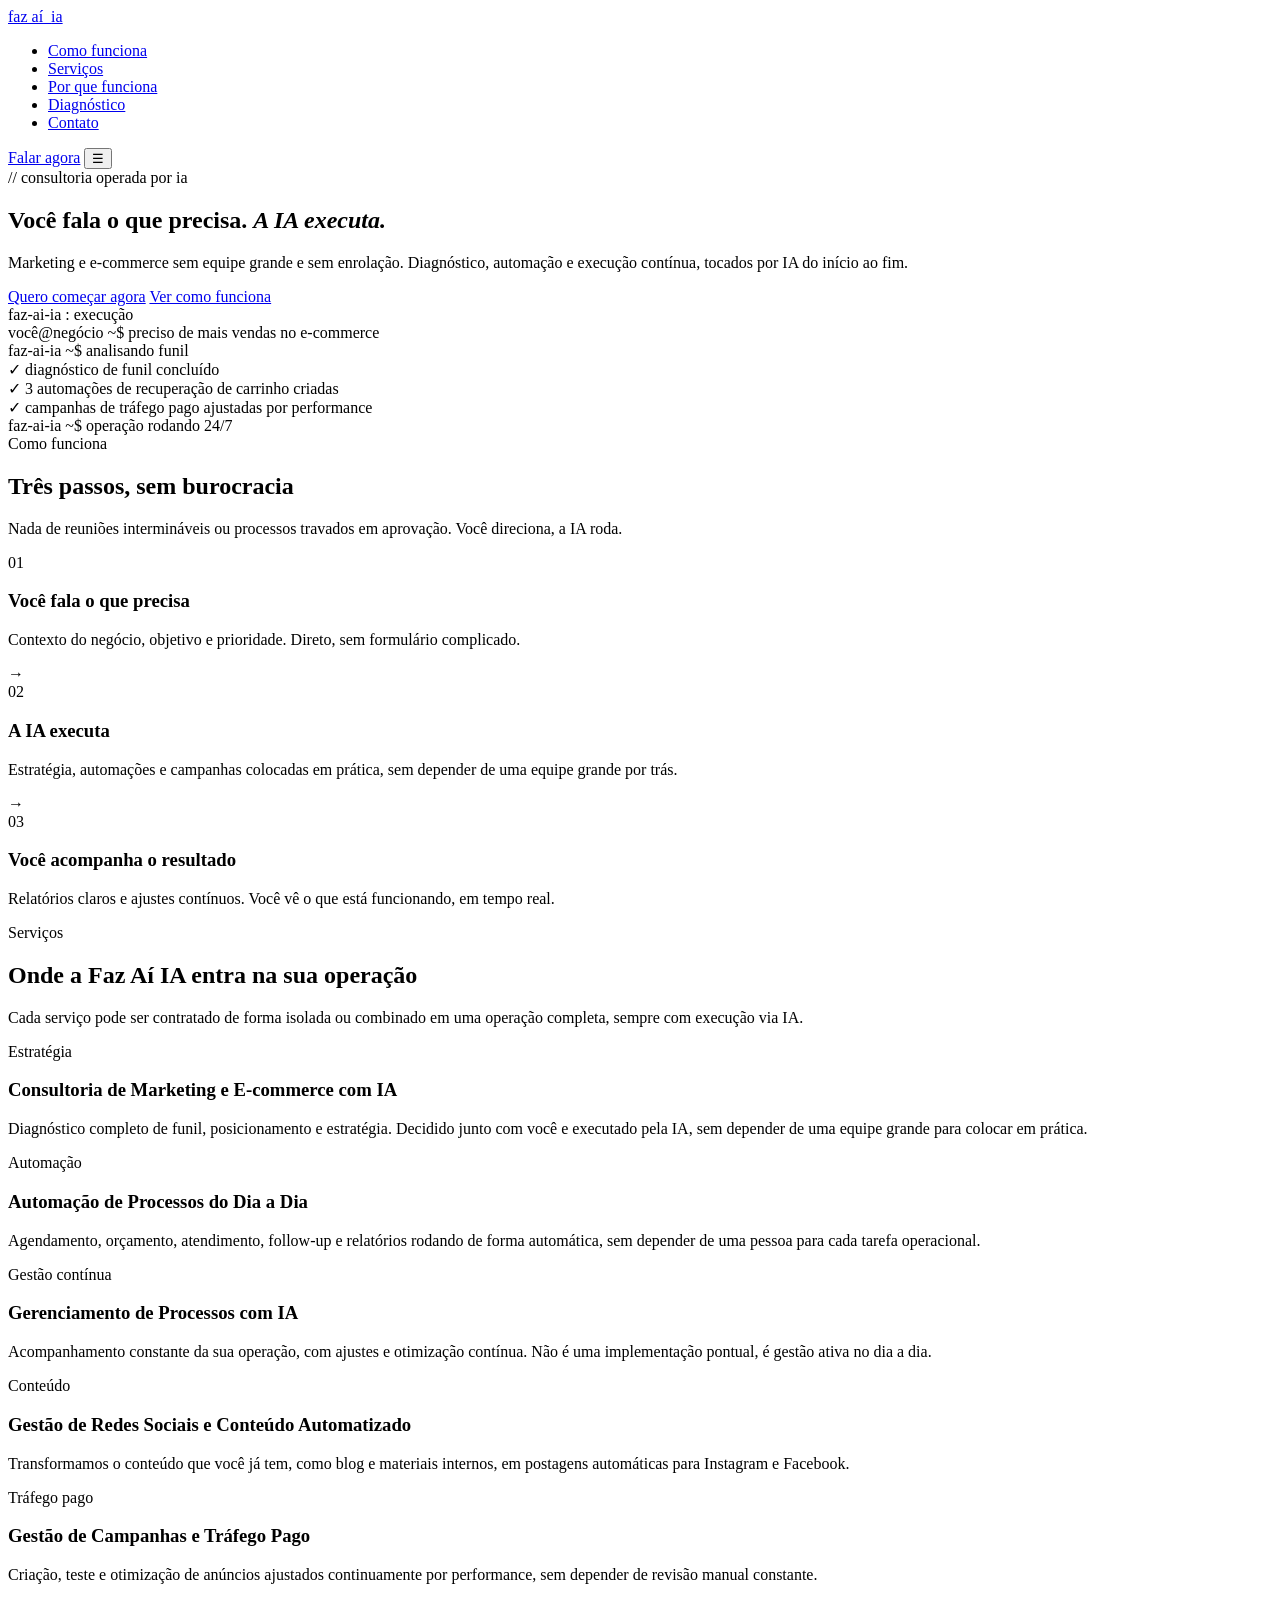
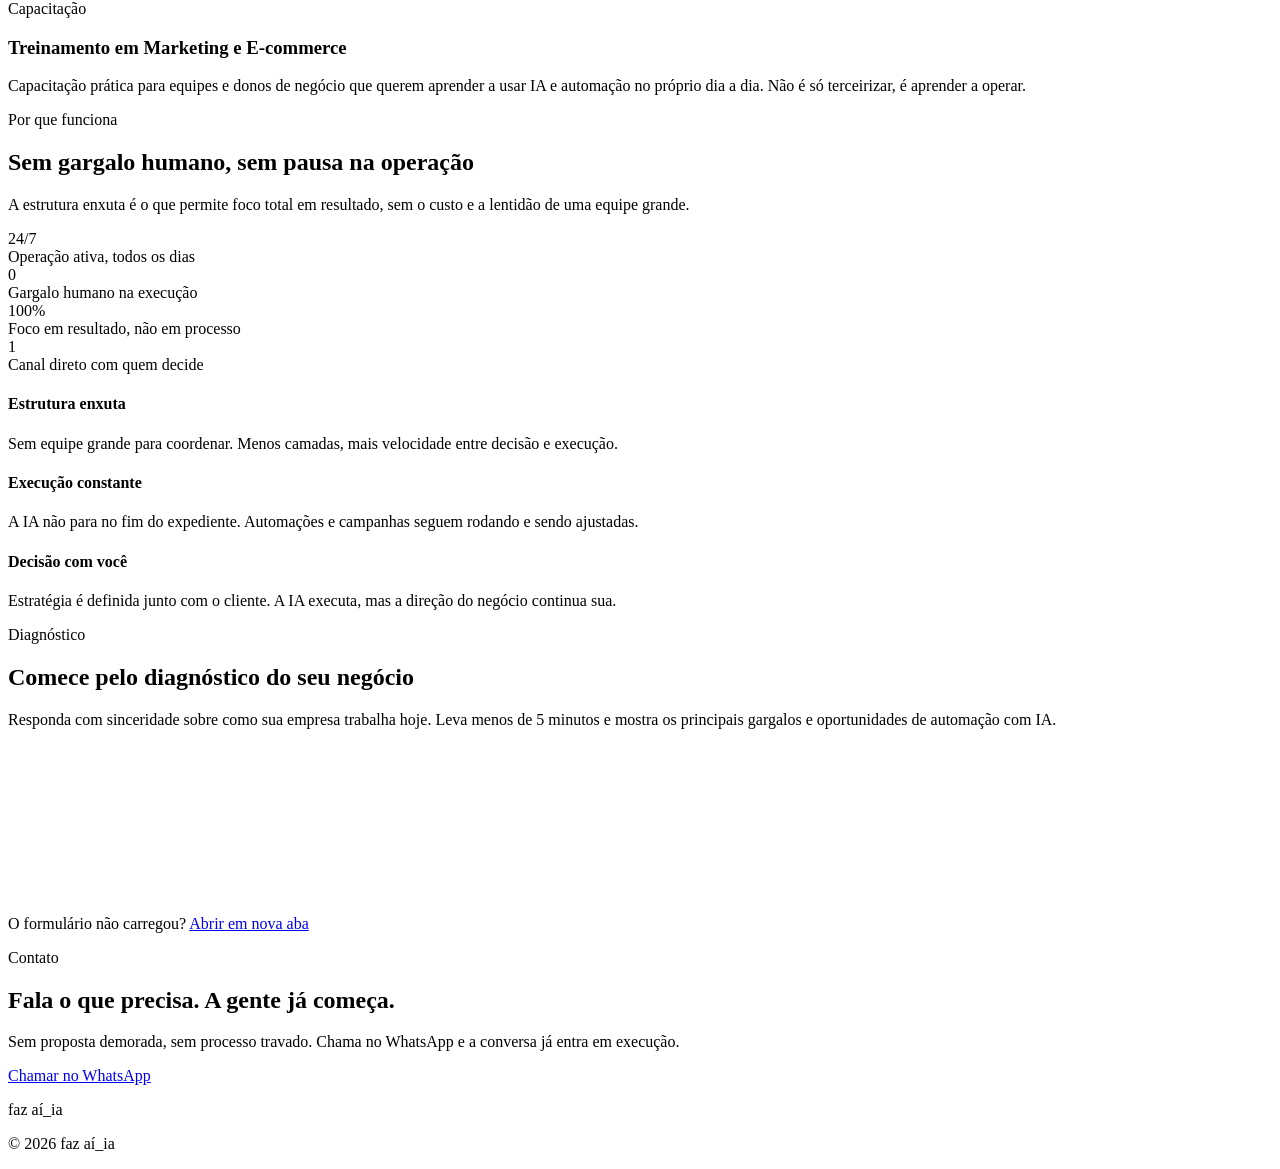
==== index.html @ 31fd9863 "Create index.html" ====
<!DOCTYPE html>
<html lang="pt-BR">
<head>
<meta charset="UTF-8" />
<meta name="viewport" content="width=device-width, initial-scale=1.0" />
<title>Faz Aí IA | Marketing e e-commerce executados por IA</title>
<meta name="description" content="Você fala o que precisa, a IA executa. Consultoria de marketing e e-commerce operada por IA e automação, com foco em execução e resultado." />
<link rel="icon" type="image/svg+xml" href="favicon.svg" />
<link rel="preconnect" href="https://fonts.googleapis.com" />
<link rel="preconnect" href="https://fonts.gstatic.com" crossorigin />
<link href="https://fonts.googleapis.com/css2?family=Inter:wght@400;500;600;700&family=JetBrains+Mono:wght@400;500;700&display=swap" rel="stylesheet" />
<link rel="stylesheet" href="styles.css" />
</head>
<body>

<header class="site-header">
  <div class="wrap">
    <a href="#top" class="logo">faz aí<span>_</span>ia</a>
    <nav id="nav">
      <ul>
        <li><a href="#como-funciona">Como funciona</a></li>
        <li><a href="#servicos">Serviços</a></li>
        <li><a href="#por-que-funciona">Por que funciona</a></li>
        <li><a href="#diagnostico">Diagnóstico</a></li>
        <li><a href="#contato">Contato</a></li>
      </ul>
    </nav>
    <div class="header-cta">
      <a href="#contato" class="btn btn-outline">Falar agora</a>
      <button class="nav-toggle" id="navToggle" aria-label="Abrir menu">☰</button>
    </div>
  </div>
</header>

<main id="top">

  <section class="hero">
    <div class="wrap hero-grid">
      <div>
        <span class="eyebrow">// consultoria operada por ia</span>
        <h1>Você fala o que precisa. <em>A IA executa.</em></h1>
        <p class="hero-sub">Marketing e e-commerce sem equipe grande e sem enrolação. Diagnóstico, automação e execução contínua, tocados por IA do início ao fim.</p>
        <div class="hero-actions">
          <a href="#contato" class="btn btn-primary">Quero começar agora</a>
          <a href="#como-funciona" class="btn btn-outline">Ver como funciona</a>
        </div>
      </div>
      <div class="terminal">
        <div class="terminal-bar">
          <span class="terminal-dot"></span>
          <span class="terminal-dot"></span>
          <span class="terminal-dot"></span>
          <span class="terminal-title">faz-ai-ia : execução</span>
        </div>
        <div class="terminal-body" id="terminalBody"></div>
      </div>
    </div>
  </section>

  <section id="como-funciona">
    <div class="wrap">
      <div class="section-head">
        <span class="eyebrow">Como funciona</span>
        <h2>Três passos, sem burocracia</h2>
        <p>Nada de reuniões intermináveis ou processos travados em aprovação. Você direciona, a IA roda.</p>
      </div>
      <div class="steps">
        <div class="step-card">
          <span class="step-num">01</span>
          <h3>Você fala o que precisa</h3>
          <p>Contexto do negócio, objetivo e prioridade. Direto, sem formulário complicado.</p>
          <span class="step-arrow">→</span>
        </div>
        <div class="step-card">
          <span class="step-num">02</span>
          <h3>A IA executa</h3>
          <p>Estratégia, automações e campanhas colocadas em prática, sem depender de uma equipe grande por trás.</p>
          <span class="step-arrow">→</span>
        </div>
        <div class="step-card">
          <span class="step-num">03</span>
          <h3>Você acompanha o resultado</h3>
          <p>Relatórios claros e ajustes contínuos. Você vê o que está funcionando, em tempo real.</p>
        </div>
      </div>
    </div>
  </section>

  <section id="servicos" class="services-alt">
    <div class="wrap">
      <div class="section-head">
        <span class="eyebrow">Serviços</span>
        <h2>Onde a Faz Aí IA entra na sua operação</h2>
        <p>Cada serviço pode ser contratado de forma isolada ou combinado em uma operação completa, sempre com execução via IA.</p>
      </div>
      <div class="services-grid">
        <div class="service-card">
          <span class="service-tag">Estratégia</span>
          <h3>Consultoria de Marketing e E-commerce com IA</h3>
          <p>Diagnóstico completo de funil, posicionamento e estratégia. Decidido junto com você e executado pela IA, sem depender de uma equipe grande para colocar em prática.</p>
        </div>
        <div class="service-card">
          <span class="service-tag">Automação</span>
          <h3>Automação de Processos do Dia a Dia</h3>
          <p>Agendamento, orçamento, atendimento, follow-up e relatórios rodando de forma automática, sem depender de uma pessoa para cada tarefa operacional.</p>
        </div>
        <div class="service-card">
          <span class="service-tag">Gestão contínua</span>
          <h3>Gerenciamento de Processos com IA</h3>
          <p>Acompanhamento constante da sua operação, com ajustes e otimização contínua. Não é uma implementação pontual, é gestão ativa no dia a dia.</p>
        </div>
        <div class="service-card">
          <span class="service-tag">Conteúdo</span>
          <h3>Gestão de Redes Sociais e Conteúdo Automatizado</h3>
          <p>Transformamos o conteúdo que você já tem, como blog e materiais internos, em postagens automáticas para Instagram e Facebook.</p>
        </div>
        <div class="service-card">
          <span class="service-tag">Tráfego pago</span>
          <h3>Gestão de Campanhas e Tráfego Pago</h3>
          <p>Criação, teste e otimização de anúncios ajustados continuamente por performance, sem depender de revisão manual constante.</p>
        </div>
        <div class="service-card">
          <span class="service-tag">Capacitação</span>
          <h3>Treinamento em Marketing e E-commerce</h3>
          <p>Capacitação prática para equipes e donos de negócio que querem aprender a usar IA e automação no próprio dia a dia. Não é só terceirizar, é aprender a operar.</p>
        </div>
      </div>
    </div>
  </section>

  <section id="por-que-funciona">
    <div class="wrap">
      <div class="section-head">
        <span class="eyebrow">Por que funciona</span>
        <h2>Sem gargalo humano, sem pausa na operação</h2>
        <p>A estrutura enxuta é o que permite foco total em resultado, sem o custo e a lentidão de uma equipe grande.</p>
      </div>
      <div class="stats-grid">
        <div class="stat">
          <div class="stat-num">24/7</div>
          <div class="stat-label">Operação ativa, todos os dias</div>
        </div>
        <div class="stat">
          <div class="stat-num">0</div>
          <div class="stat-label">Gargalo humano na execução</div>
        </div>
        <div class="stat">
          <div class="stat-num">100%</div>
          <div class="stat-label">Foco em resultado, não em processo</div>
        </div>
        <div class="stat">
          <div class="stat-num">1</div>
          <div class="stat-label">Canal direto com quem decide</div>
        </div>
      </div>
      <div class="diff-grid">
        <div class="diff-card">
          <h4>Estrutura enxuta</h4>
          <p>Sem equipe grande para coordenar. Menos camadas, mais velocidade entre decisão e execução.</p>
        </div>
        <div class="diff-card">
          <h4>Execução constante</h4>
          <p>A IA não para no fim do expediente. Automações e campanhas seguem rodando e sendo ajustadas.</p>
        </div>
        <div class="diff-card">
          <h4>Decisão com você</h4>
          <p>Estratégia é definida junto com o cliente. A IA executa, mas a direção do negócio continua sua.</p>
        </div>
      </div>
    </div>
  </section>

  <section id="diagnostico" class="services-alt">
    <div class="wrap">
      <div class="section-head">
        <span class="eyebrow">Diagnóstico</span>
        <h2>Comece pelo diagnóstico do seu negócio</h2>
        <p>Responda com sinceridade sobre como sua empresa trabalha hoje. Leva menos de 5 minutos e mostra os principais gargalos e oportunidades de automação com IA.</p>
      </div>
      <div class="form-frame">
        <iframe src="https://docs.google.com/forms/d/e/1FAIpQLSe7IYR4rXCSSNtPubm0a-B_s3h2AMmQ-OPhVhmskfTWvDn45Q/viewform?embedded=true" title="Diagnóstico de Marketing da Faz Aí IA" loading="lazy" frameborder="0" marginheight="0" marginwidth="0">Carregando formulário...</iframe>
      </div>
      <p class="form-fallback">O formulário não carregou? <a href="https://docs.google.com/forms/d/e/1FAIpQLSe7IYR4rXCSSNtPubm0a-B_s3h2AMmQ-OPhVhmskfTWvDn45Q/viewform" target="_blank" rel="noopener">Abrir em nova aba</a></p>
    </div>
  </section>

  <section id="contato" class="cta-final">
    <div class="wrap">
      <span class="eyebrow">Contato</span>
      <h2>Fala o que precisa. A gente já começa.</h2>
      <p>Sem proposta demorada, sem processo travado. Chama no WhatsApp e a conversa já entra em execução.</p>
      <!-- Link de WhatsApp gerado com o número informado: (54) 98119-1033 -->
      <a href="https://wa.me/5554981191033?text=Ol%C3%A1%2C%20quero%20saber%20mais%20sobre%20a%20Faz%20A%C3%AD%20IA" class="btn btn-primary" target="_blank" rel="noopener">Chamar no WhatsApp</a>
    </div>
  </section>

</main>

<footer class="site-footer">
  <div class="wrap">
    <p>faz aí_ia</p>
    <p id="year"></p>
  </div>
</footer>

<script src="script.js"></script>
</body>
</html>
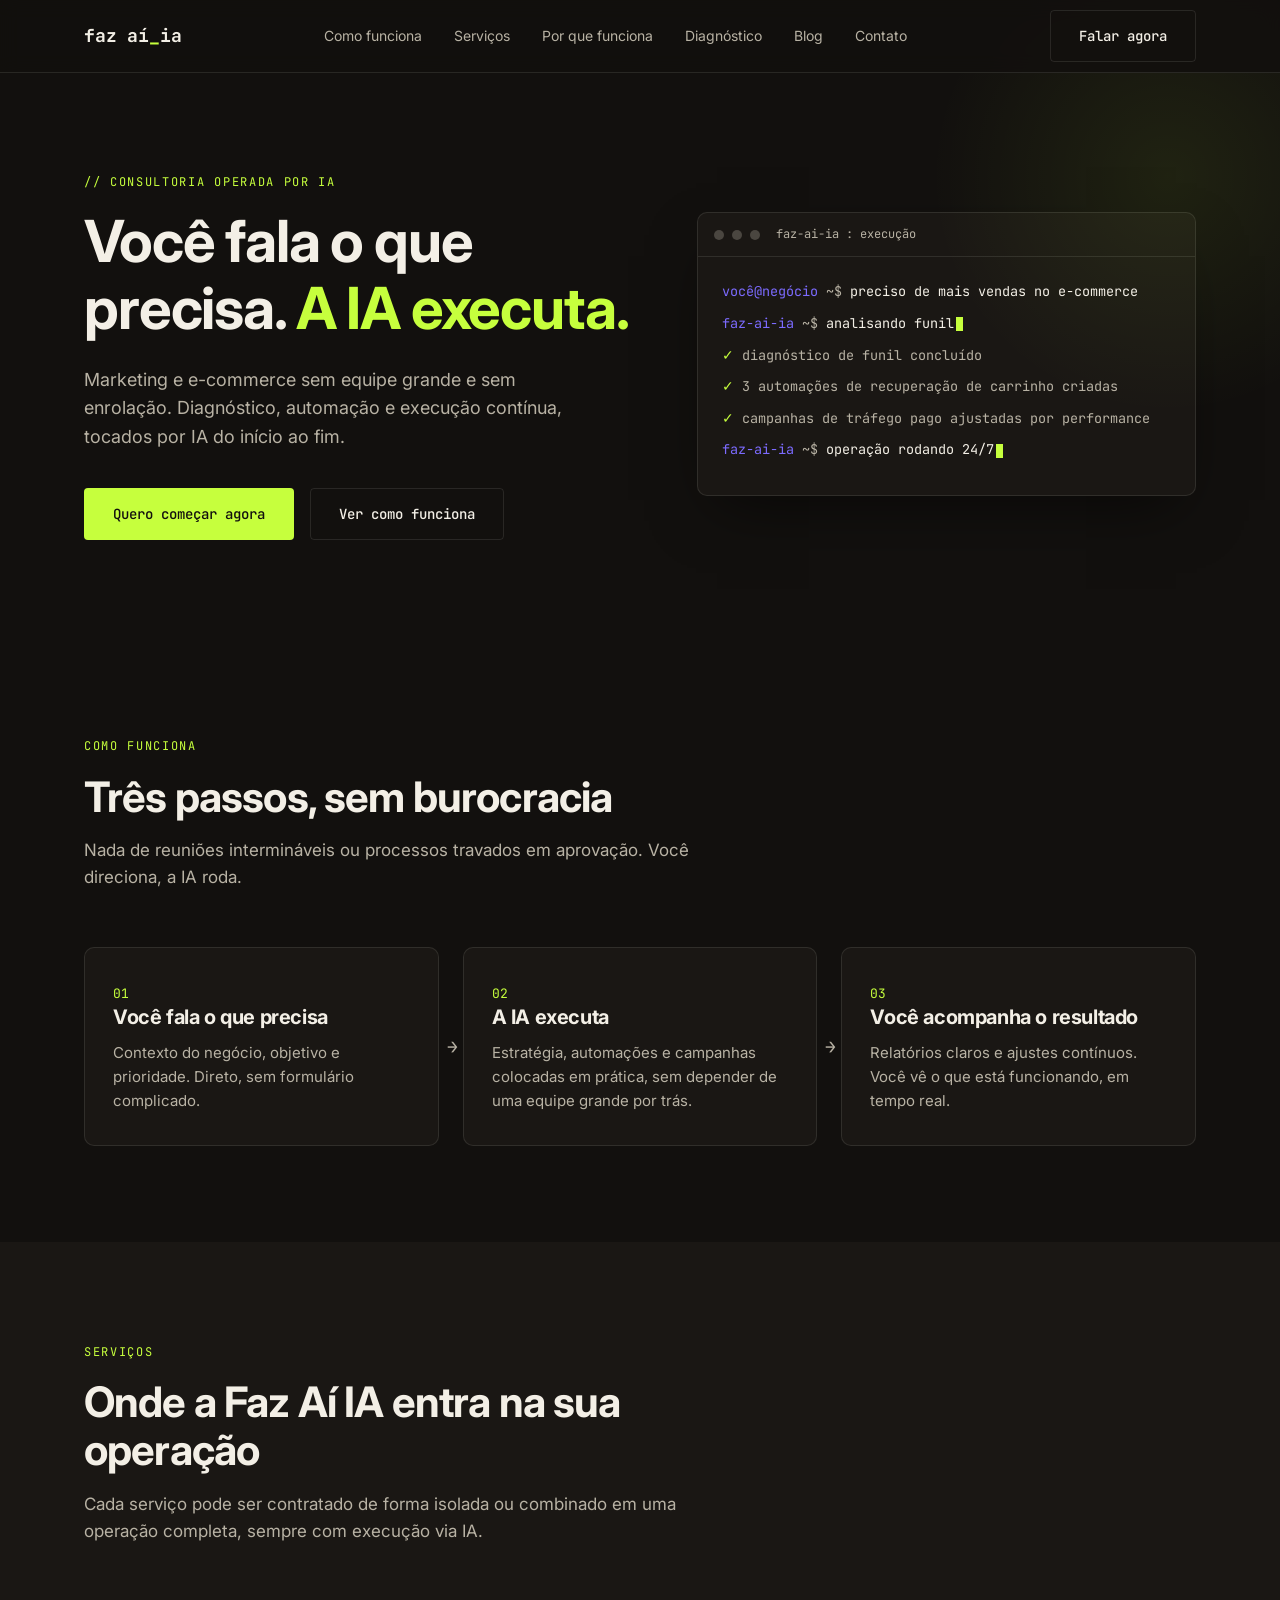
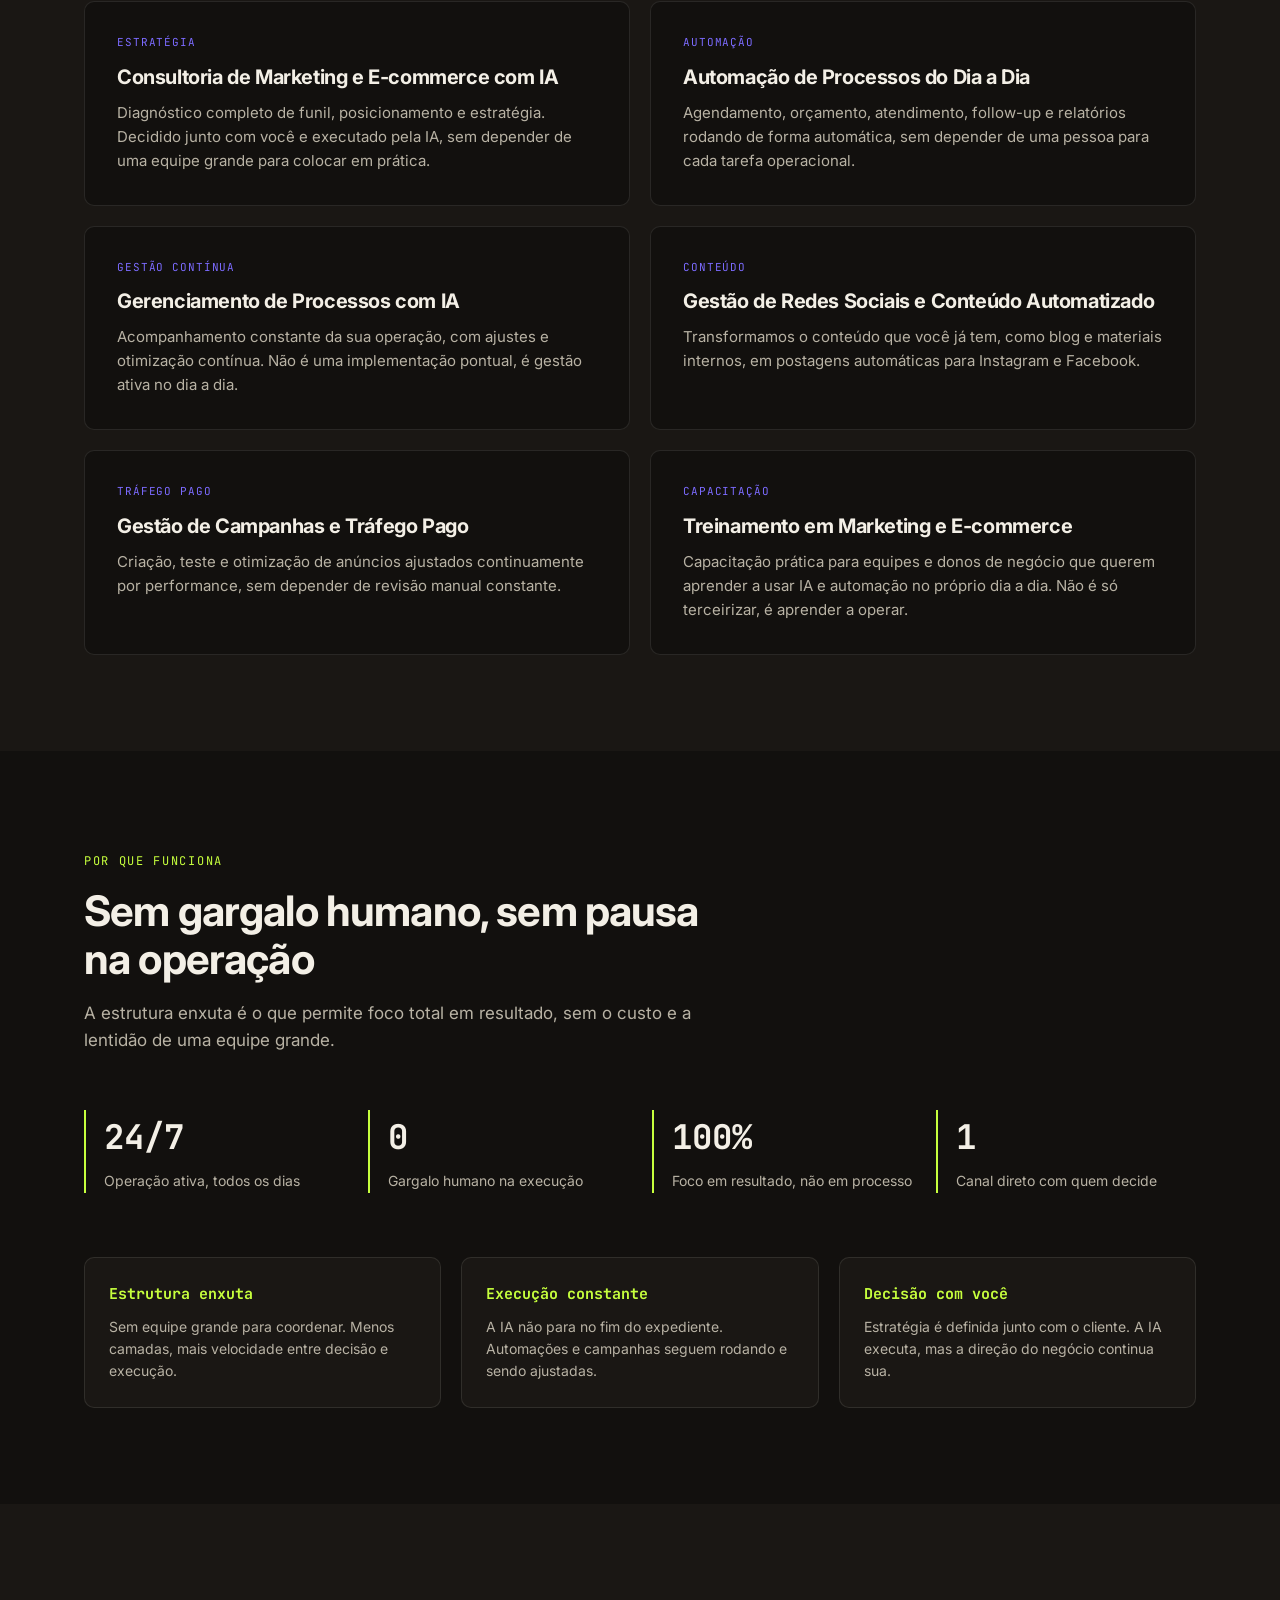
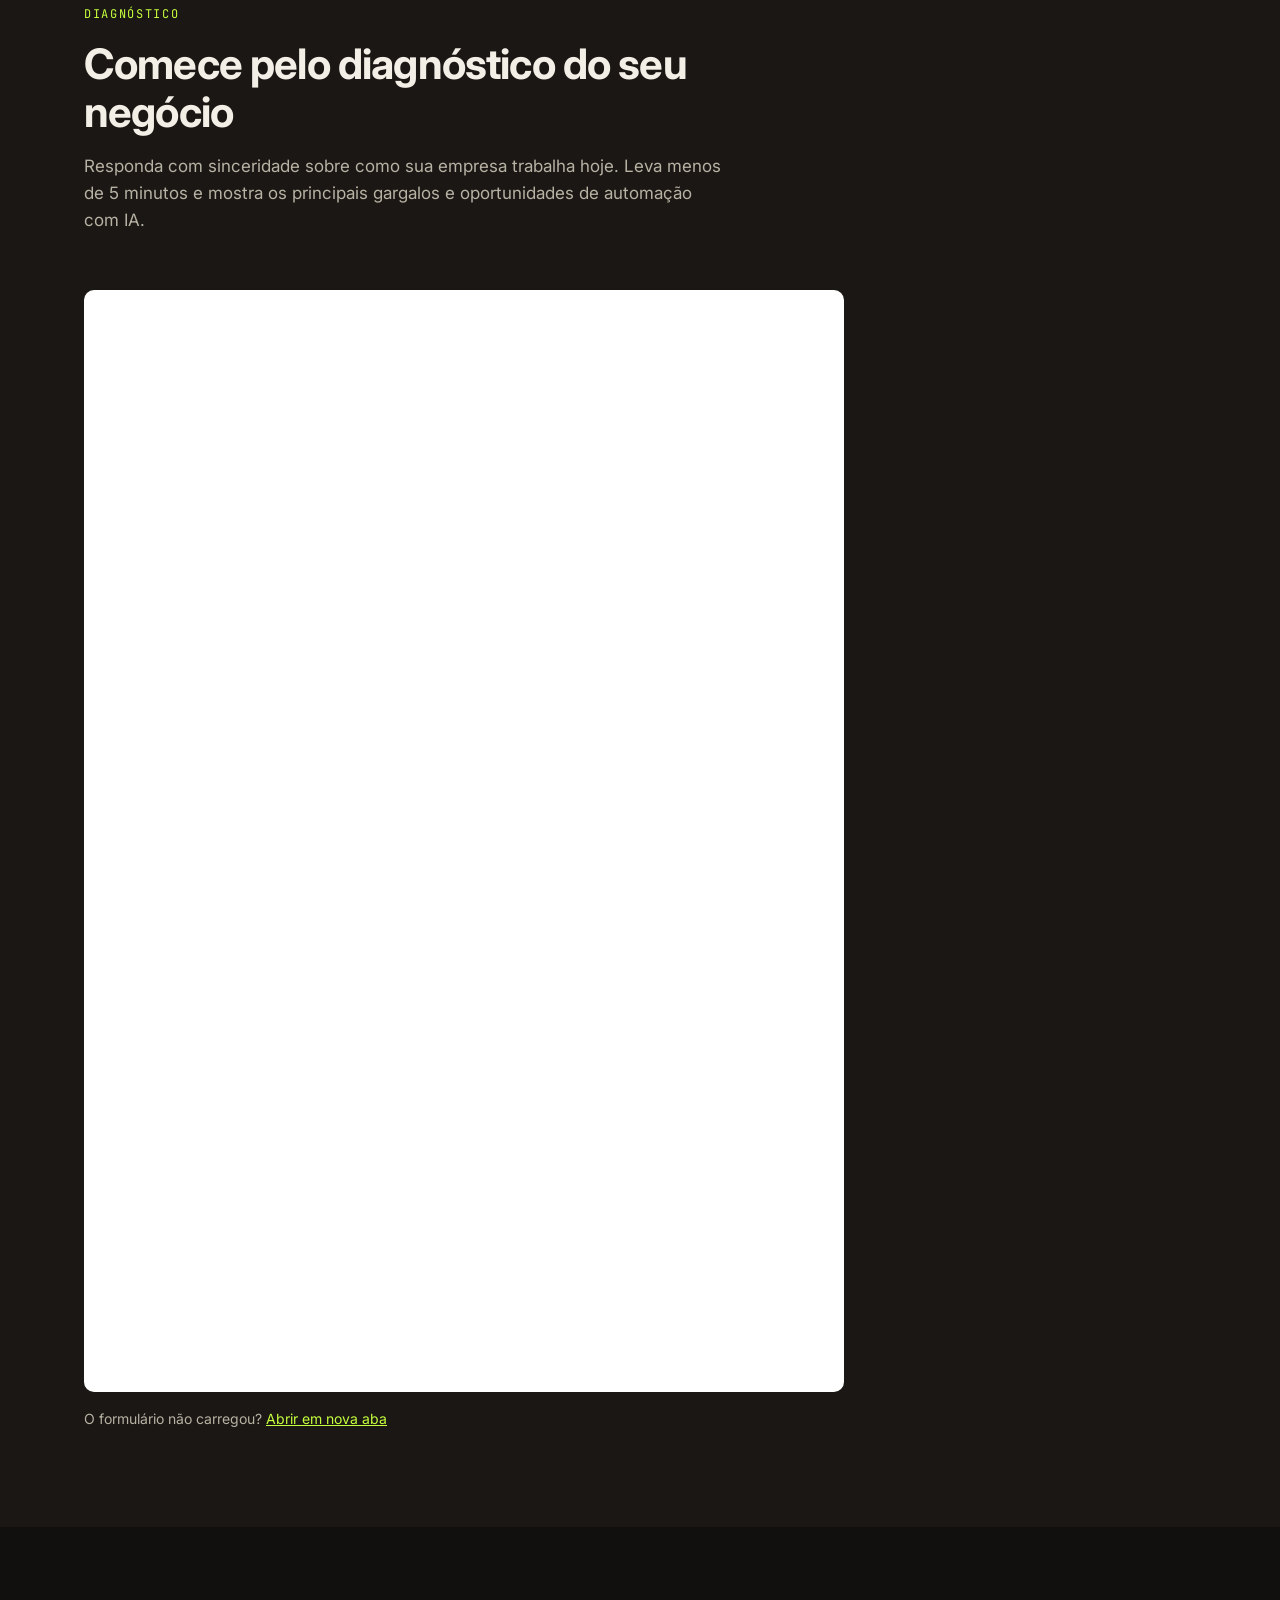
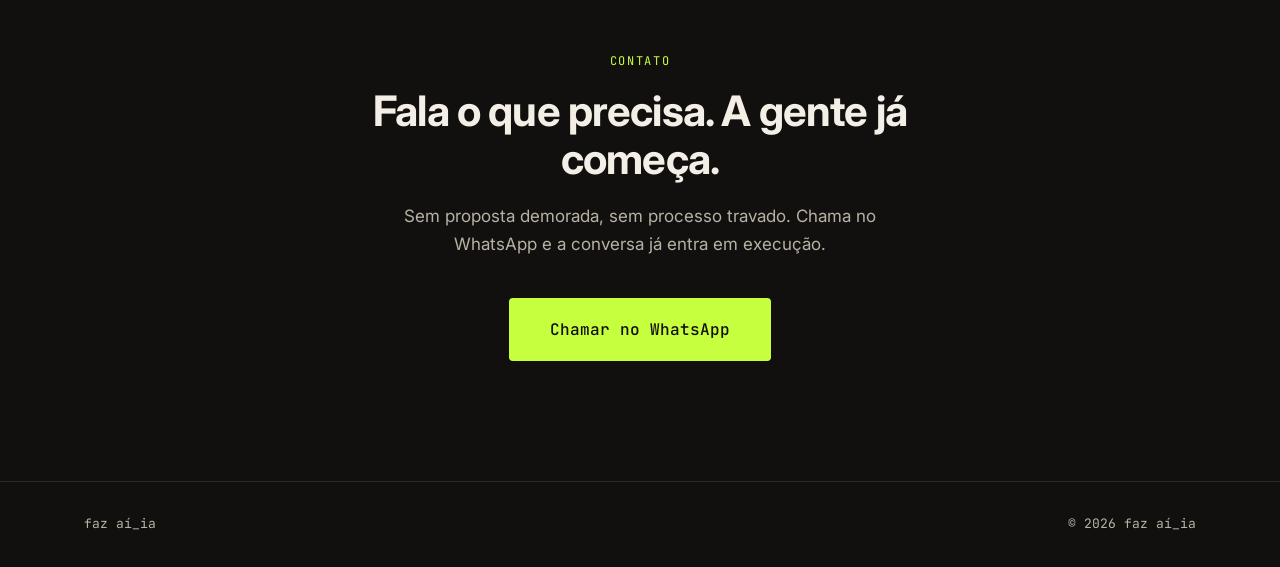
==== commit 13fb2549: "Adiciona link do Blog na navegacao" ====
--- a/index.html
+++ b/index.html
@@ -22,6 +22,7 @@
         <li><a href="#servicos">Serviços</a></li>
         <li><a href="#por-que-funciona">Por que funciona</a></li>
         <li><a href="#diagnostico">Diagnóstico</a></li>
+        <li><a href="/blog/">Blog</a></li>
         <li><a href="#contato">Contato</a></li>
       </ul>
     </nav>
--- a/styles.css
+++ b/styles.css
@@ -0,0 +1,590 @@
+:root {
+  --bg: #12100E;
+  --bg-alt: #1A1714;
+  --text: #F3EFE6;
+  --text-dim: #B8B2A4;
+  --accent: #C6FF3D;
+  --accent-2: #7C6BFF;
+  --border: rgba(243, 239, 230, 0.1);
+  --font-mono: 'JetBrains Mono', monospace;
+  --font-body: 'Inter', sans-serif;
+  --max-width: 1160px;
+}
+
+* {
+  margin: 0;
+  padding: 0;
+  box-sizing: border-box;
+}
+
+html {
+  scroll-behavior: smooth;
+}
+
+body {
+  background: var(--bg);
+  color: var(--text);
+  font-family: var(--font-body);
+  line-height: 1.6;
+  -webkit-font-smoothing: antialiased;
+  overflow-x: hidden;
+}
+
+img, svg {
+  display: block;
+  max-width: 100%;
+}
+
+a {
+  color: inherit;
+  text-decoration: none;
+}
+
+ul {
+  list-style: none;
+}
+
+.wrap {
+  max-width: var(--max-width);
+  margin: 0 auto;
+  padding: 0 24px;
+}
+
+.eyebrow {
+  display: inline-block;
+  font-family: var(--font-mono);
+  font-size: 12px;
+  letter-spacing: 0.14em;
+  text-transform: uppercase;
+  color: var(--accent);
+  margin-bottom: 16px;
+}
+
+h1, h2, h3 {
+  font-weight: 700;
+  letter-spacing: -0.02em;
+  line-height: 1.15;
+}
+
+h2 {
+  font-size: clamp(28px, 4vw, 42px);
+  margin-bottom: 16px;
+}
+
+.section-head {
+  max-width: 640px;
+  margin-bottom: 56px;
+}
+
+.section-head p {
+  color: var(--text-dim);
+  font-size: 17px;
+}
+
+section {
+  padding: 96px 0;
+}
+
+/* Buttons */
+.btn {
+  display: inline-flex;
+  align-items: center;
+  gap: 8px;
+  font-family: var(--font-mono);
+  font-size: 14px;
+  font-weight: 500;
+  padding: 14px 28px;
+  border-radius: 4px;
+  border: 1px solid transparent;
+  cursor: pointer;
+  transition: transform 0.15s ease, background 0.15s ease, border-color 0.15s ease;
+  white-space: nowrap;
+}
+
+.btn:active {
+  transform: scale(0.98);
+}
+
+.btn-primary {
+  background: var(--accent);
+  color: #12100E;
+}
+
+.btn-primary:hover {
+  background: #d8ff70;
+}
+
+.btn-outline {
+  border-color: var(--border);
+  color: var(--text);
+}
+
+.btn-outline:hover {
+  border-color: var(--accent);
+  color: var(--accent);
+}
+
+/* Header */
+.site-header {
+  position: fixed;
+  top: 0;
+  left: 0;
+  right: 0;
+  z-index: 100;
+  background: rgba(18, 16, 14, 0.85);
+  backdrop-filter: blur(10px);
+  border-bottom: 1px solid var(--border);
+}
+
+.site-header .wrap {
+  display: flex;
+  align-items: center;
+  justify-content: space-between;
+  height: 72px;
+}
+
+.logo {
+  font-family: var(--font-mono);
+  font-weight: 700;
+  font-size: 18px;
+  letter-spacing: -0.01em;
+}
+
+.logo span {
+  color: var(--accent);
+}
+
+.site-header nav ul {
+  display: flex;
+  gap: 32px;
+  font-size: 14px;
+  color: var(--text-dim);
+}
+
+.site-header nav a:hover {
+  color: var(--text);
+}
+
+.header-cta {
+  display: flex;
+  align-items: center;
+  gap: 24px;
+}
+
+.nav-toggle {
+  display: none;
+  background: none;
+  border: none;
+  color: var(--text);
+  font-size: 22px;
+  cursor: pointer;
+}
+
+/* Hero */
+.hero {
+  padding: 168px 0 96px;
+  position: relative;
+}
+
+.hero::before {
+  content: '';
+  position: absolute;
+  top: -10%;
+  right: -10%;
+  width: 480px;
+  height: 480px;
+  background: radial-gradient(circle, rgba(198, 255, 61, 0.08), transparent 70%);
+  pointer-events: none;
+}
+
+.hero-grid {
+  display: grid;
+  grid-template-columns: 1.1fr 1fr;
+  gap: 64px;
+  align-items: center;
+}
+
+.hero h1 {
+  font-size: clamp(36px, 5.2vw, 58px);
+  margin-bottom: 24px;
+}
+
+.hero h1 em {
+  font-style: normal;
+  color: var(--accent);
+}
+
+.hero-sub {
+  font-size: 18px;
+  color: var(--text-dim);
+  max-width: 480px;
+  margin-bottom: 36px;
+}
+
+.hero-actions {
+  display: flex;
+  gap: 16px;
+  flex-wrap: wrap;
+}
+
+/* Terminal block */
+.terminal {
+  background: var(--bg-alt);
+  border: 1px solid var(--border);
+  border-radius: 10px;
+  overflow: hidden;
+  box-shadow: 0 24px 60px -20px rgba(0, 0, 0, 0.6);
+}
+
+.terminal-bar {
+  display: flex;
+  align-items: center;
+  gap: 8px;
+  padding: 12px 16px;
+  border-bottom: 1px solid var(--border);
+}
+
+.terminal-dot {
+  width: 10px;
+  height: 10px;
+  border-radius: 50%;
+  background: #4a4640;
+}
+
+.terminal-title {
+  margin-left: 8px;
+  font-family: var(--font-mono);
+  font-size: 12px;
+  color: var(--text-dim);
+}
+
+.terminal-body {
+  padding: 24px;
+  font-family: var(--font-mono);
+  font-size: 13.5px;
+  min-height: 220px;
+}
+
+.terminal-line {
+  margin-bottom: 10px;
+  opacity: 0;
+  animation: fadeIn 0.4s ease forwards;
+}
+
+.terminal-line .prompt {
+  color: var(--accent-2);
+}
+
+.terminal-line .ok {
+  color: var(--accent);
+}
+
+.terminal-line .dim {
+  color: var(--text-dim);
+}
+
+.cursor {
+  display: inline-block;
+  width: 7px;
+  height: 14px;
+  background: var(--accent);
+  margin-left: 2px;
+  animation: blink 1s step-end infinite;
+  vertical-align: middle;
+}
+
+@keyframes fadeIn {
+  to { opacity: 1; }
+}
+
+@keyframes blink {
+  50% { opacity: 0; }
+}
+
+/* How it works */
+.steps {
+  display: grid;
+  grid-template-columns: repeat(3, 1fr);
+  gap: 24px;
+}
+
+.step-card {
+  background: var(--bg-alt);
+  border: 1px solid var(--border);
+  border-radius: 10px;
+  padding: 32px 28px;
+  position: relative;
+}
+
+.step-num {
+  font-family: var(--font-mono);
+  font-size: 13px;
+  color: var(--accent);
+  margin-bottom: 20px;
+}
+
+.step-card h3 {
+  font-size: 20px;
+  margin-bottom: 12px;
+}
+
+.step-card p {
+  color: var(--text-dim);
+  font-size: 15px;
+}
+
+.step-arrow {
+  position: absolute;
+  top: 50%;
+  right: -20px;
+  transform: translateY(-50%);
+  color: var(--text-dim);
+  font-family: var(--font-mono);
+  font-size: 18px;
+  z-index: 2;
+}
+
+.step-card:last-child .step-arrow {
+  display: none;
+}
+
+/* Services */
+.services-alt {
+  background: var(--bg-alt);
+}
+
+.services-grid {
+  display: grid;
+  grid-template-columns: repeat(2, 1fr);
+  gap: 20px;
+}
+
+.service-card {
+  background: var(--bg);
+  border: 1px solid var(--border);
+  border-radius: 10px;
+  padding: 32px;
+  transition: border-color 0.2s ease;
+}
+
+.service-card:hover {
+  border-color: var(--accent-2);
+}
+
+.service-tag {
+  font-family: var(--font-mono);
+  font-size: 11px;
+  letter-spacing: 0.08em;
+  text-transform: uppercase;
+  color: var(--accent-2);
+  margin-bottom: 14px;
+  display: block;
+}
+
+.service-card h3 {
+  font-size: 20px;
+  margin-bottom: 12px;
+}
+
+.service-card p {
+  color: var(--text-dim);
+  font-size: 15px;
+}
+
+/* Why it works */
+.stats-grid {
+  display: grid;
+  grid-template-columns: repeat(4, 1fr);
+  gap: 24px;
+  margin-bottom: 64px;
+}
+
+.stat {
+  border-left: 2px solid var(--accent);
+  padding-left: 18px;
+}
+
+.stat-num {
+  font-family: var(--font-mono);
+  font-size: 34px;
+  font-weight: 700;
+  color: var(--text);
+  margin-bottom: 6px;
+}
+
+.stat-label {
+  color: var(--text-dim);
+  font-size: 14px;
+}
+
+.diff-grid {
+  display: grid;
+  grid-template-columns: repeat(3, 1fr);
+  gap: 20px;
+}
+
+.diff-card {
+  padding: 24px;
+  background: var(--bg-alt);
+  border: 1px solid var(--border);
+  border-radius: 10px;
+}
+
+.diff-card h4 {
+  font-family: var(--font-mono);
+  font-size: 15px;
+  color: var(--accent);
+  margin-bottom: 10px;
+}
+
+.diff-card p {
+  font-size: 14px;
+  color: var(--text-dim);
+}
+
+/* Diagnostic form */
+.form-frame {
+  max-width: 760px;
+  background: #fff;
+  border: 1px solid var(--border);
+  border-radius: 10px;
+  overflow: hidden;
+}
+
+.form-frame iframe {
+  display: block;
+  width: 100%;
+  height: 1100px;
+  border: 0;
+}
+
+.form-fallback {
+  margin-top: 16px;
+  font-size: 14px;
+  color: var(--text-dim);
+}
+
+.form-fallback a {
+  color: var(--accent);
+  text-decoration: underline;
+}
+
+/* Final CTA */
+.cta-final {
+  text-align: center;
+  padding: 120px 0;
+}
+
+.cta-final h2 {
+  max-width: 620px;
+  margin: 0 auto 20px;
+}
+
+.cta-final p {
+  color: var(--text-dim);
+  max-width: 480px;
+  margin: 0 auto 40px;
+  font-size: 17px;
+}
+
+.cta-final .btn {
+  font-size: 16px;
+  padding: 18px 40px;
+}
+
+/* Footer */
+.site-footer {
+  border-top: 1px solid var(--border);
+  padding: 32px 0;
+}
+
+.site-footer .wrap {
+  display: flex;
+  align-items: center;
+  justify-content: space-between;
+  flex-wrap: wrap;
+  gap: 12px;
+}
+
+.site-footer p {
+  color: var(--text-dim);
+  font-size: 13px;
+  font-family: var(--font-mono);
+}
+
+/* Mobile */
+@media (max-width: 900px) {
+  .hero-grid {
+    grid-template-columns: 1fr;
+  }
+
+  .steps {
+    grid-template-columns: 1fr;
+  }
+
+  .step-arrow {
+    display: none;
+  }
+
+  .services-grid {
+    grid-template-columns: 1fr;
+  }
+
+  .stats-grid {
+    grid-template-columns: repeat(2, 1fr);
+  }
+
+  .diff-grid {
+    grid-template-columns: 1fr;
+  }
+}
+
+@media (max-width: 720px) {
+  .site-header nav {
+    position: fixed;
+    top: 72px;
+    left: 0;
+    right: 0;
+    background: var(--bg);
+    border-bottom: 1px solid var(--border);
+    padding: 24px;
+    transform: translateY(-120%);
+    transition: transform 0.25s ease;
+  }
+
+  .site-header nav.open {
+    transform: translateY(0);
+  }
+
+  .site-header nav ul {
+    flex-direction: column;
+    gap: 20px;
+  }
+
+  .header-cta .btn-outline {
+    display: none;
+  }
+
+  .nav-toggle {
+    display: block;
+  }
+
+  section {
+    padding: 64px 0;
+  }
+
+  .hero {
+    padding-top: 140px;
+  }
+}
+
+@media (max-width: 520px) {
+  .stats-grid {
+    grid-template-columns: 1fr;
+  }
+
+  .hero-actions .btn {
+    width: 100%;
+    justify-content: center;
+  }
+}
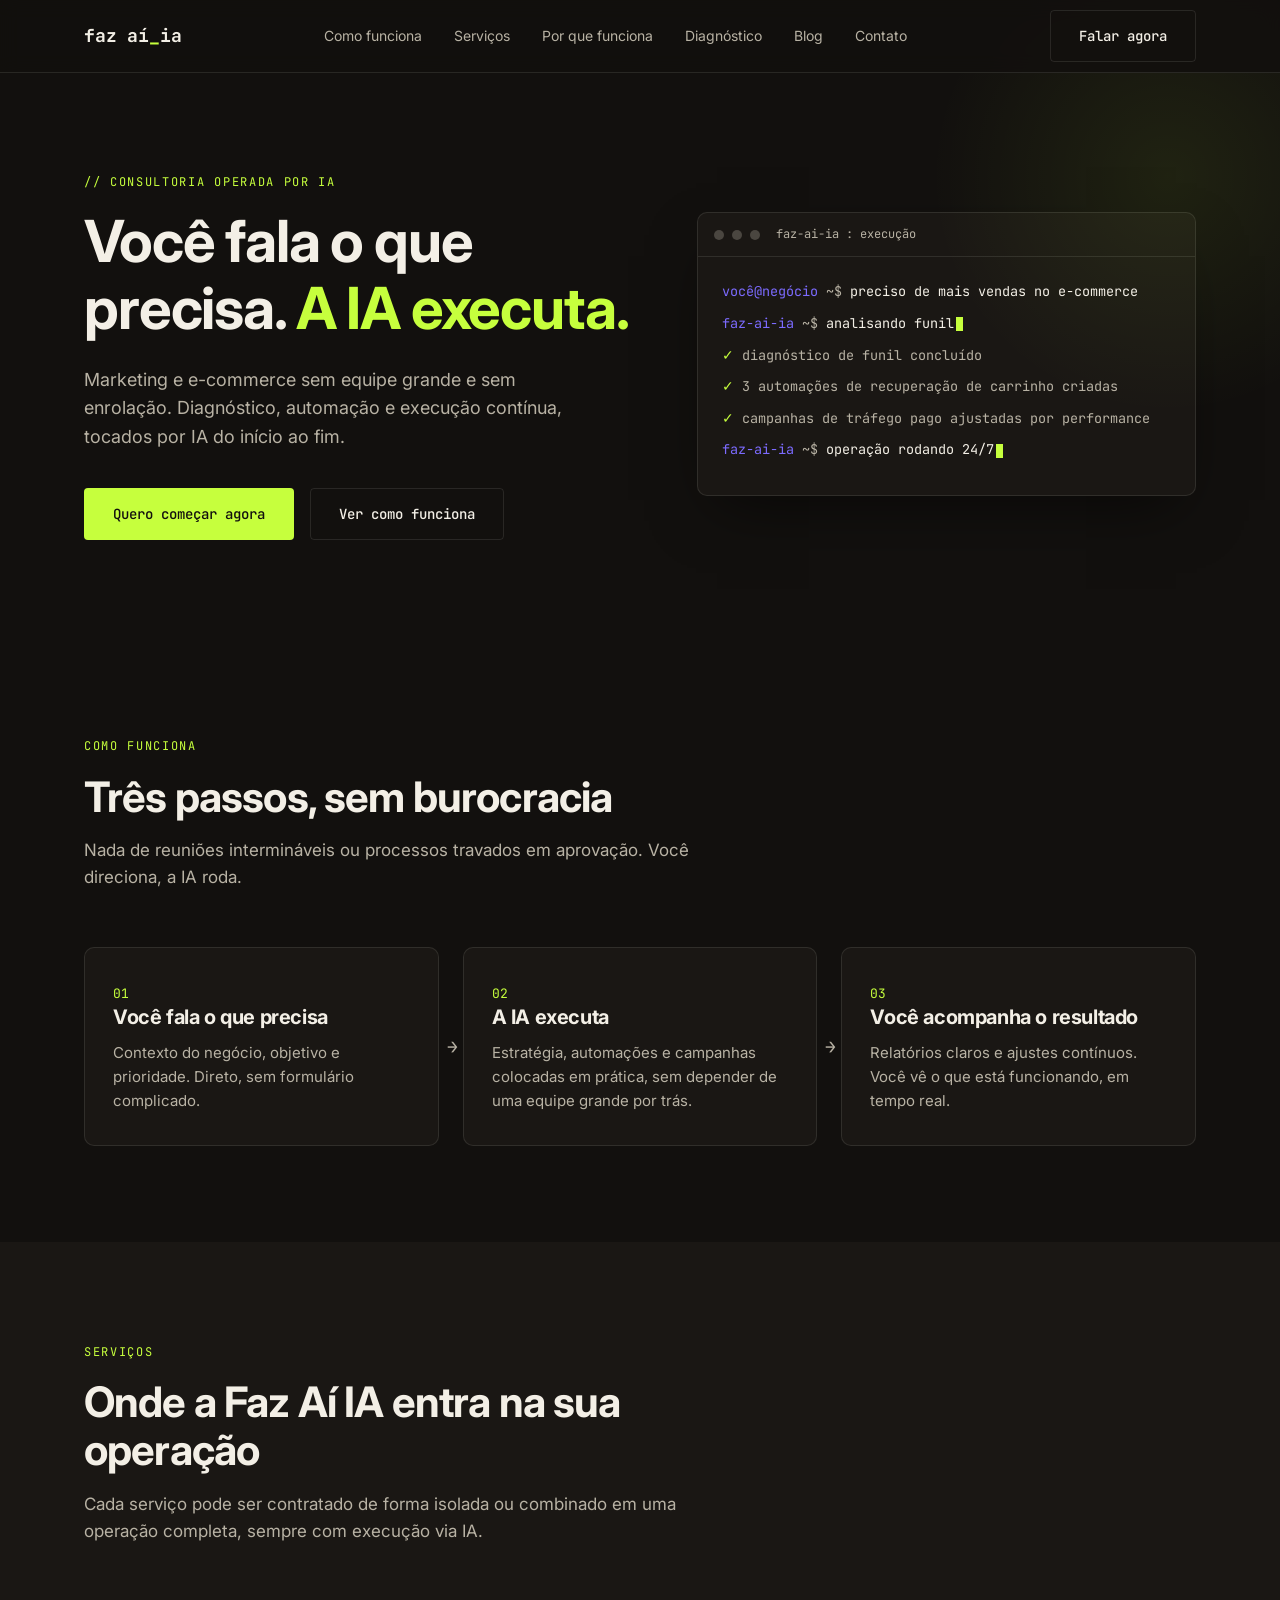
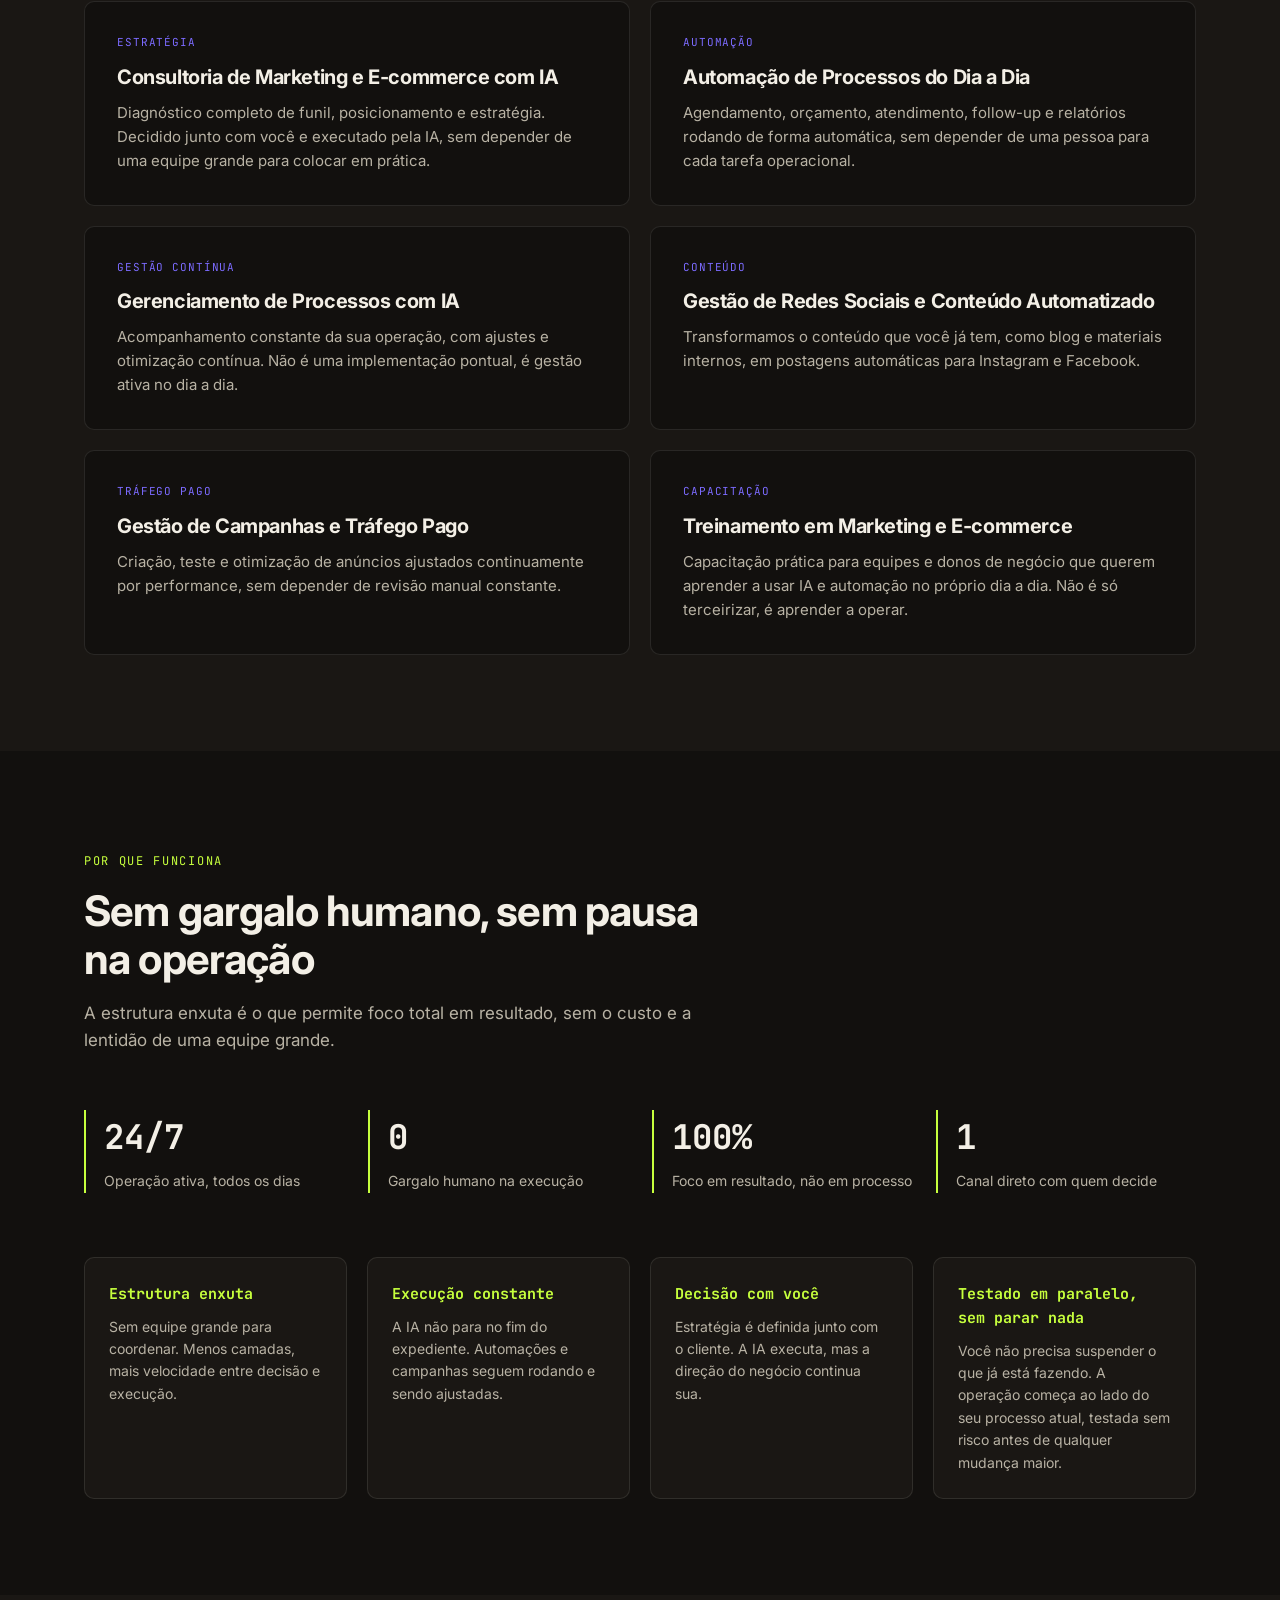
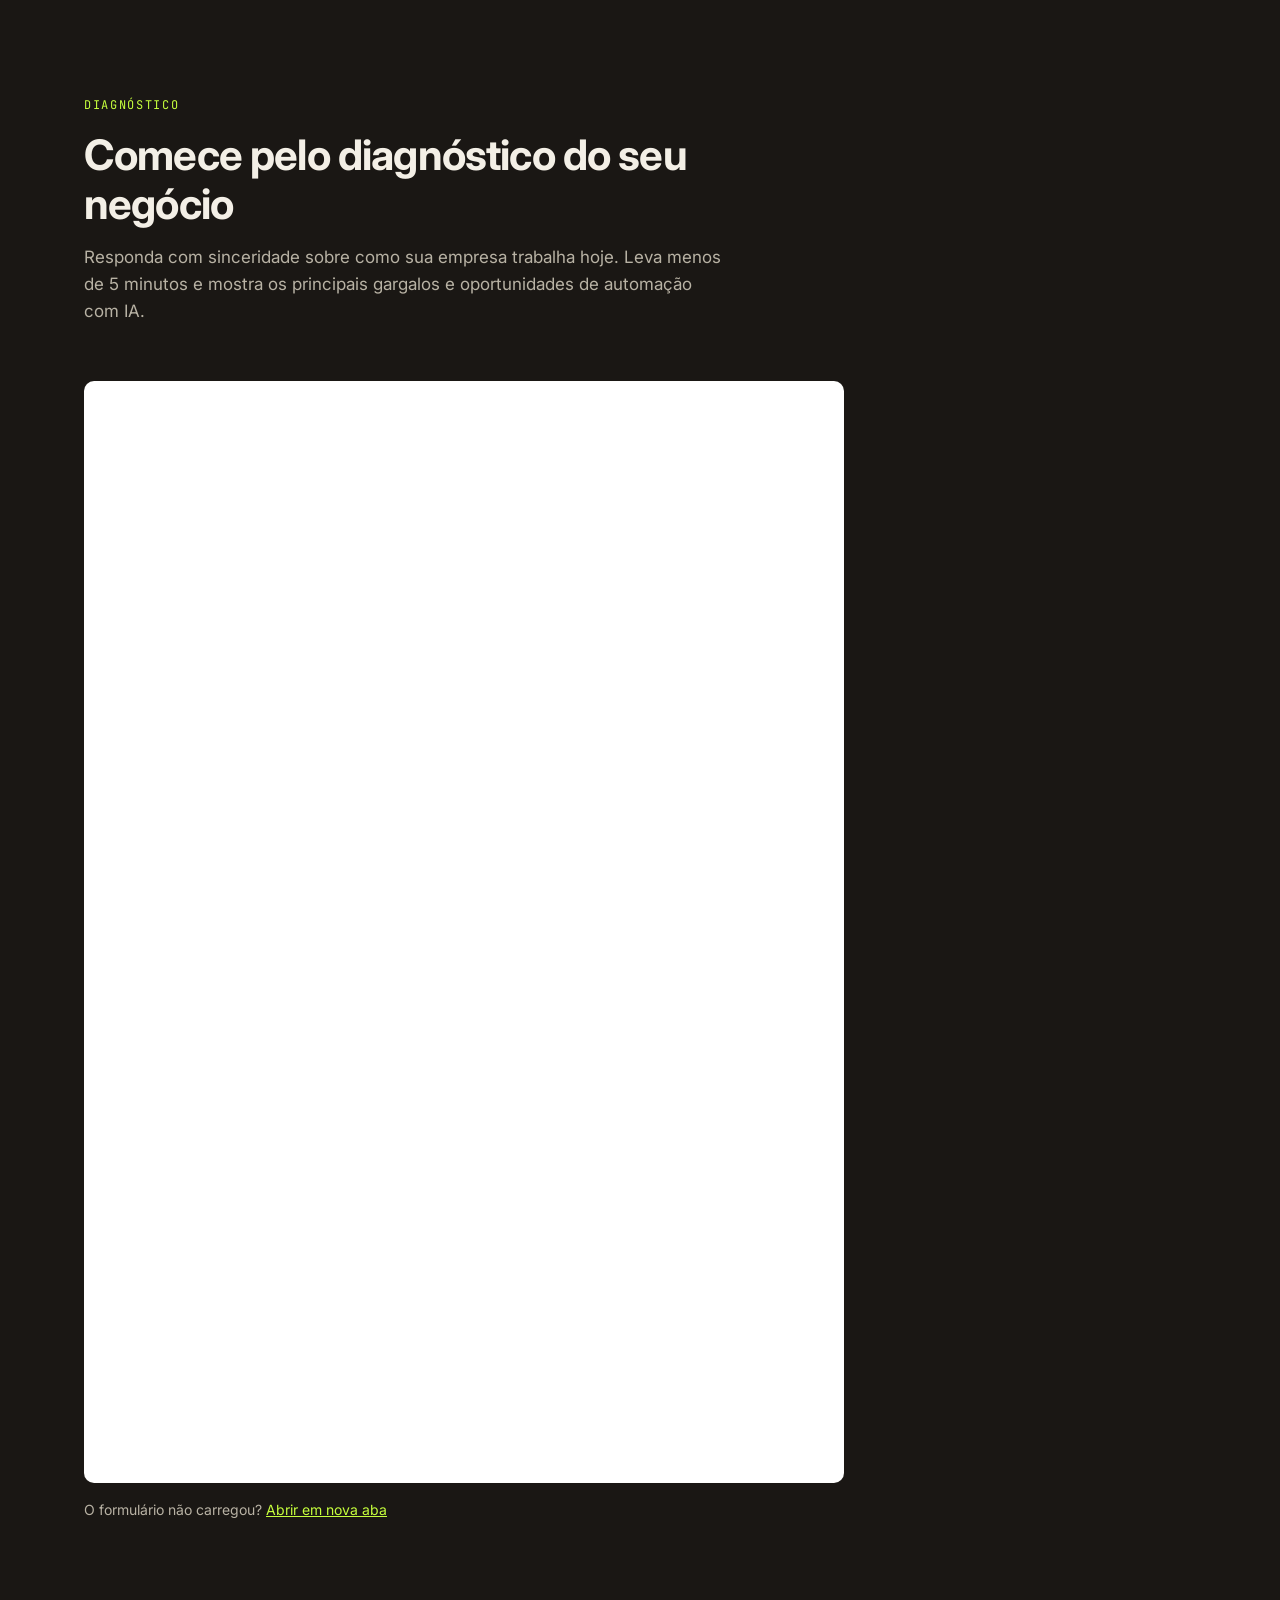
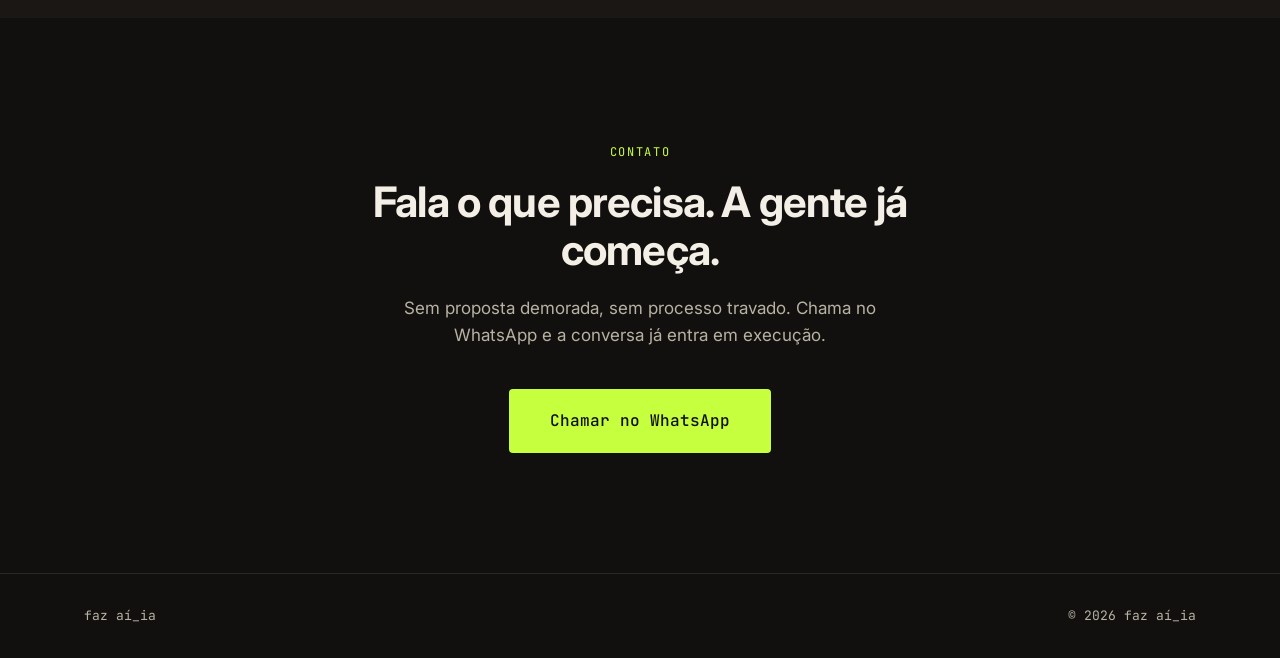
==== commit 115cfe75: "Adiciona diferencial sobre testar em paralelo sem parar o processo atual" ====
--- a/index.html
+++ b/index.html
@@ -167,6 +167,10 @@
           <h4>Decisão com você</h4>
           <p>Estratégia é definida junto com o cliente. A IA executa, mas a direção do negócio continua sua.</p>
         </div>
+        <div class="diff-card">
+                    <h4>Testado em paralelo, sem parar nada</h4>
+                  <p>Você não precisa suspender o que já está fazendo. A operação começa ao lado do seu processo atual, testada sem risco antes de qualquer mudança maior.</p>
+        </div>
       </div>
     </div>
   </section>
--- a/styles.css
+++ b/styles.css
@@ -419,7 +419,7 @@
 
 .diff-grid {
   display: grid;
-  grid-template-columns: repeat(3, 1fr);
+    grid-template-columns: repeat(auto-fit, minmax(240px, 1fr));
   gap: 20px;
 }
 
@@ -588,3 +588,150 @@
     justify-content: center;
   }
 }
+
+
+/* Blog listing */
+.blog-hero {
+    padding: 168px 0 64px;
+}
+
+.blog-grid {
+    display: grid;
+    grid-template-columns: repeat(2, 1fr);
+    gap: 20px;
+    padding-bottom: 96px;
+}
+
+.blog-card {
+    background: var(--bg-alt);
+    border: 1px solid var(--border);
+    border-radius: 10px;
+    padding: 32px;
+    display: flex;
+    flex-direction: column;
+    gap: 12px;
+    transition: border-color 0.2s ease;
+}
+
+.blog-card:hover {
+    border-color: var(--accent-2);
+}
+
+.blog-card-date {
+    font-family: var(--font-mono);
+    font-size: 12px;
+    letter-spacing: 0.08em;
+    text-transform: uppercase;
+    color: var(--accent-2);
+}
+
+.blog-card h3 {
+    font-size: 20px;
+}
+
+.blog-card p {
+    color: var(--text-dim);
+    font-size: 15px;
+}
+
+.blog-card .read-more {
+    font-family: var(--font-mono);
+    font-size: 13px;
+    color: var(--accent);
+    margin-top: auto;
+}
+
+/* Blog post */
+.post {
+    padding: 168px 0 96px;
+}
+
+.post-back {
+    display: inline-block;
+    margin-bottom: 32px;
+    font-family: var(--font-mono);
+    font-size: 13px;
+    color: var(--text-dim);
+}
+
+.post-back:hover {
+    color: var(--accent);
+}
+
+.post-head {
+    max-width: 720px;
+    margin: 0 auto 48px;
+}
+
+.post-meta {
+    font-family: var(--font-mono);
+    font-size: 12px;
+    letter-spacing: 0.08em;
+    text-transform: uppercase;
+    color: var(--accent-2);
+    margin-bottom: 16px;
+}
+
+.post-head h1 {
+    font-size: clamp(30px, 4.5vw, 44px);
+}
+
+.post-body {
+    max-width: 720px;
+    margin: 0 auto;
+    font-size: 17px;
+    color: var(--text-dim);
+}
+
+.post-body p {
+    margin-bottom: 24px;
+}
+
+.post-body h2 {
+    color: var(--text);
+    font-size: 26px;
+    margin: 40px 0 16px;
+}
+
+.post-body ul {
+    margin: 0 0 24px 0;
+}
+
+.post-body li {
+    position: relative;
+    padding-left: 28px;
+    margin-bottom: 14px;
+}
+
+.post-body li::before {
+    content: '→';
+    position: absolute;
+    left: 0;
+    color: var(--accent);
+    font-family: var(--font-mono);
+}
+
+.post-body strong {
+    color: var(--text);
+}
+
+.post-cta {
+    max-width: 720px;
+    margin: 56px auto 0;
+    padding: 32px;
+    background: var(--bg-alt);
+    border: 1px solid var(--border);
+    border-radius: 10px;
+    text-align: center;
+}
+
+.post-cta p {
+    color: var(--text-dim);
+    margin-bottom: 20px;
+}
+
+@media (max-width: 900px) {
+    .blog-grid {
+          grid-template-columns: 1fr;
+    }
+}
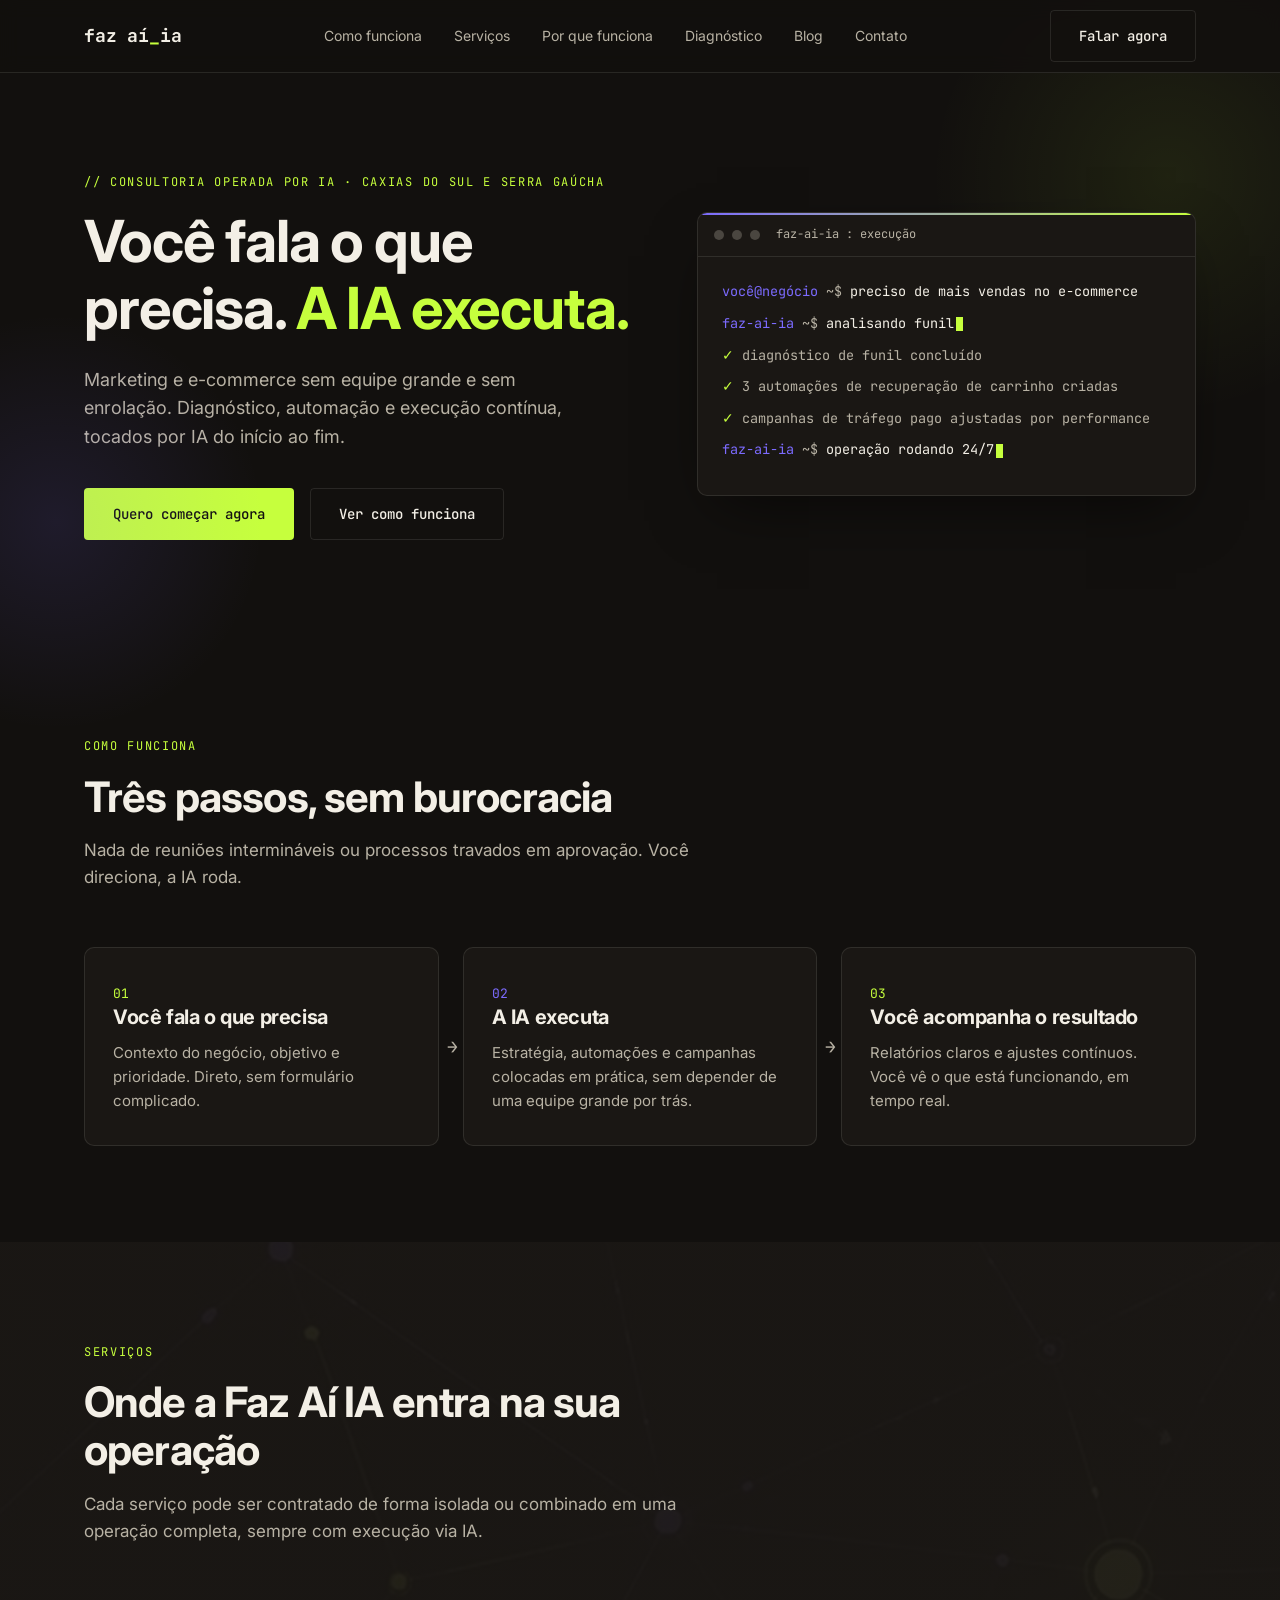
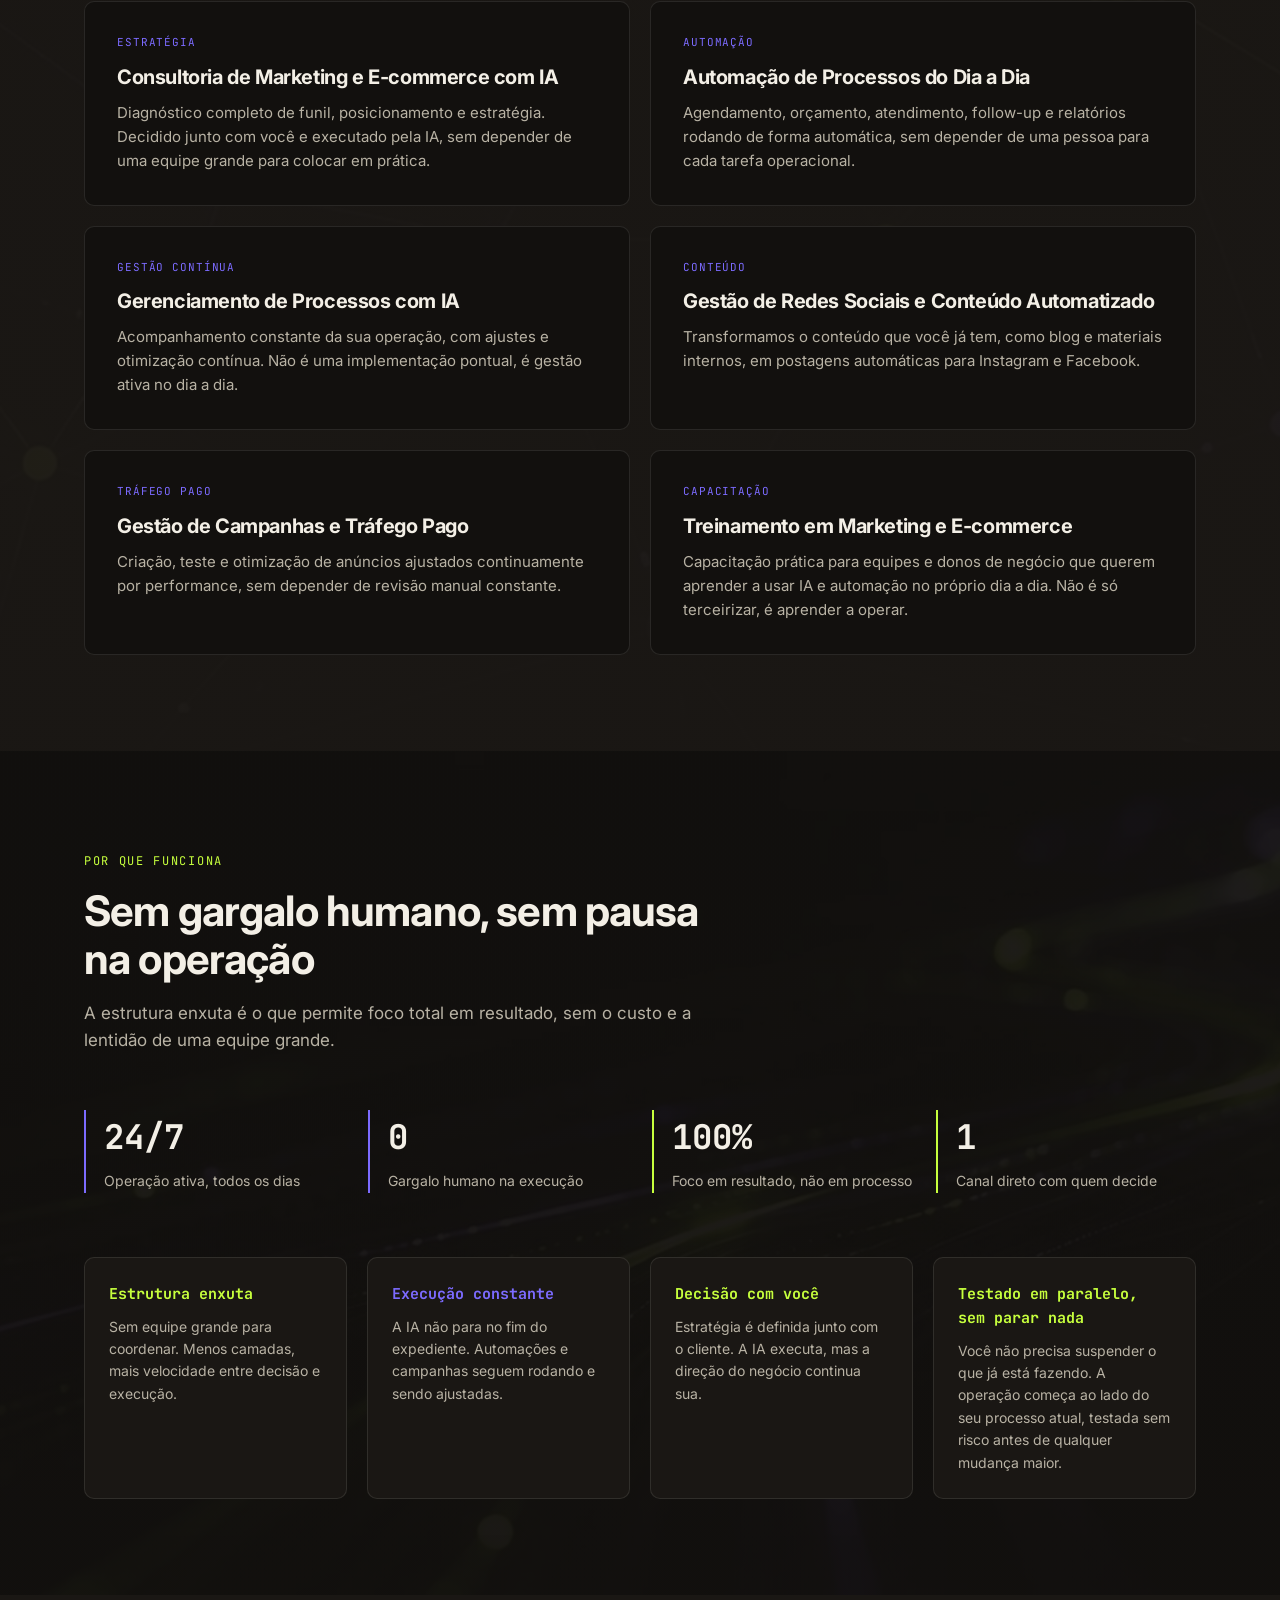
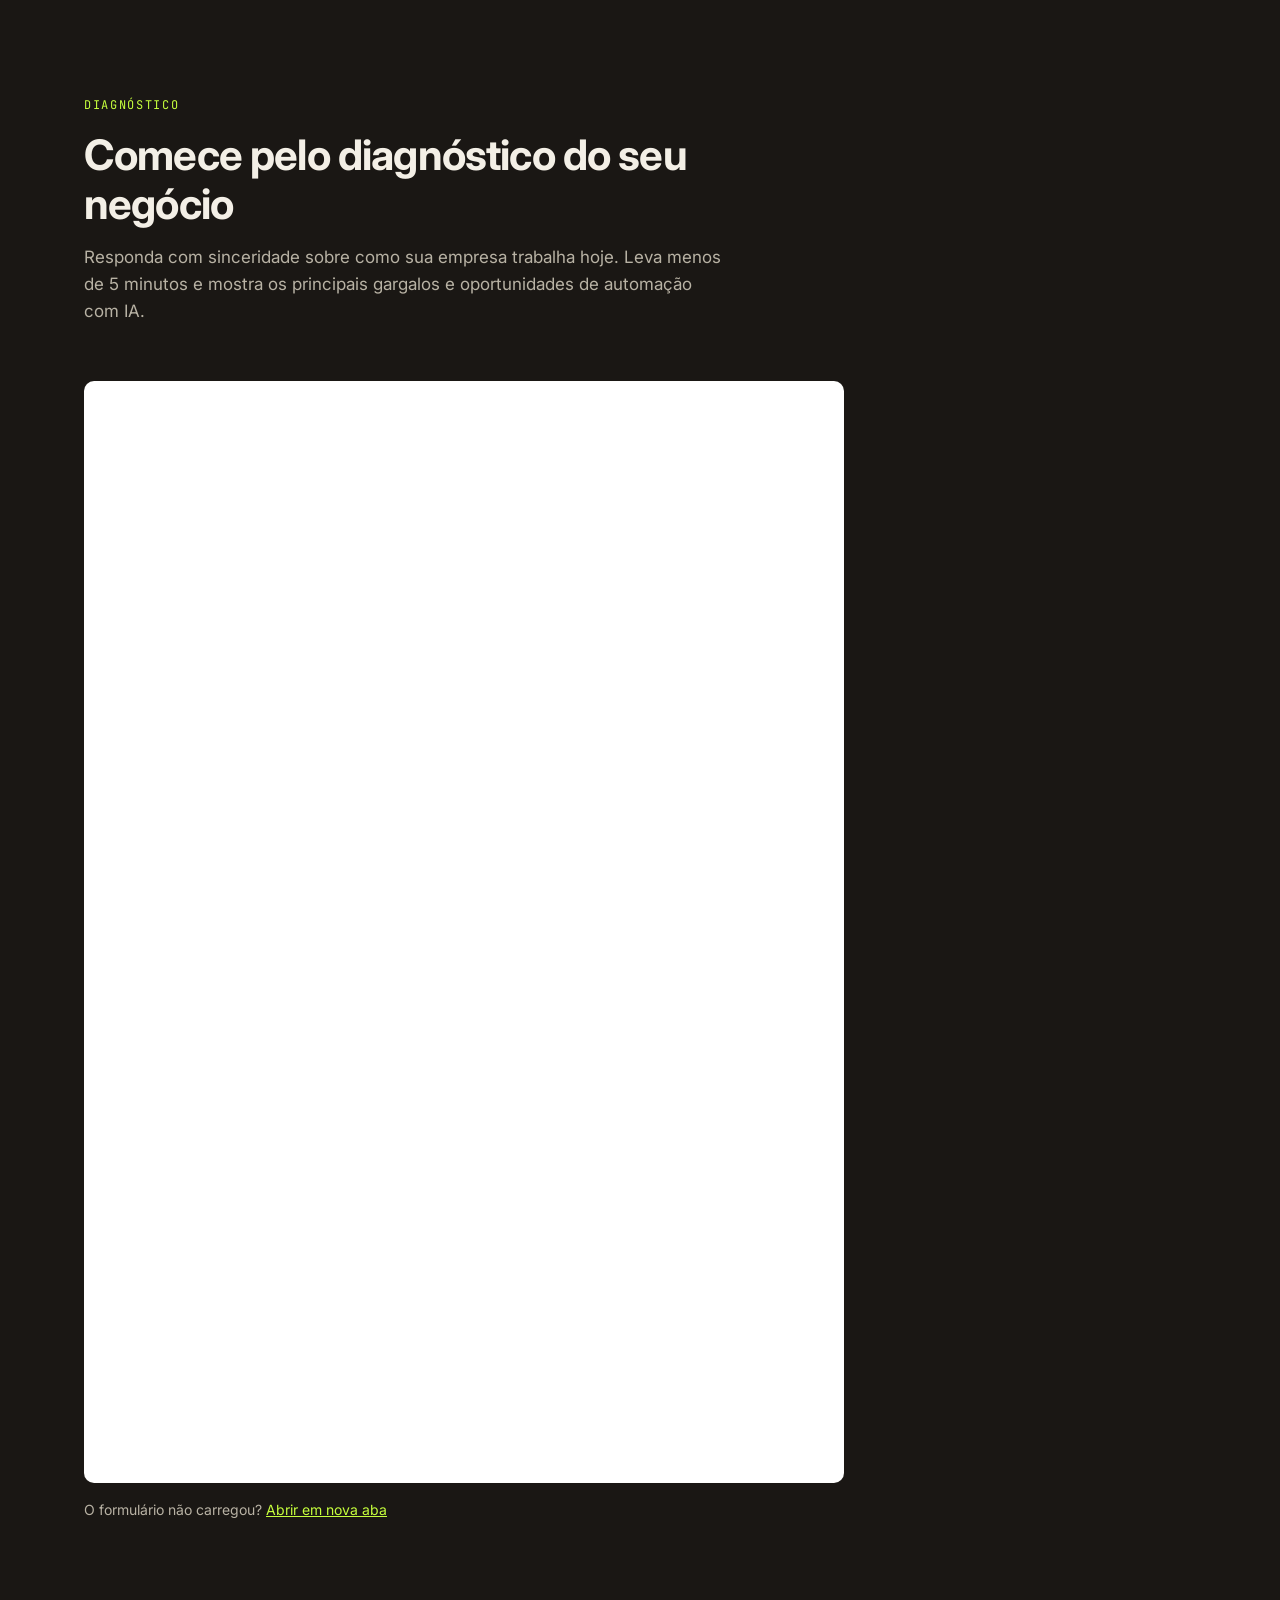
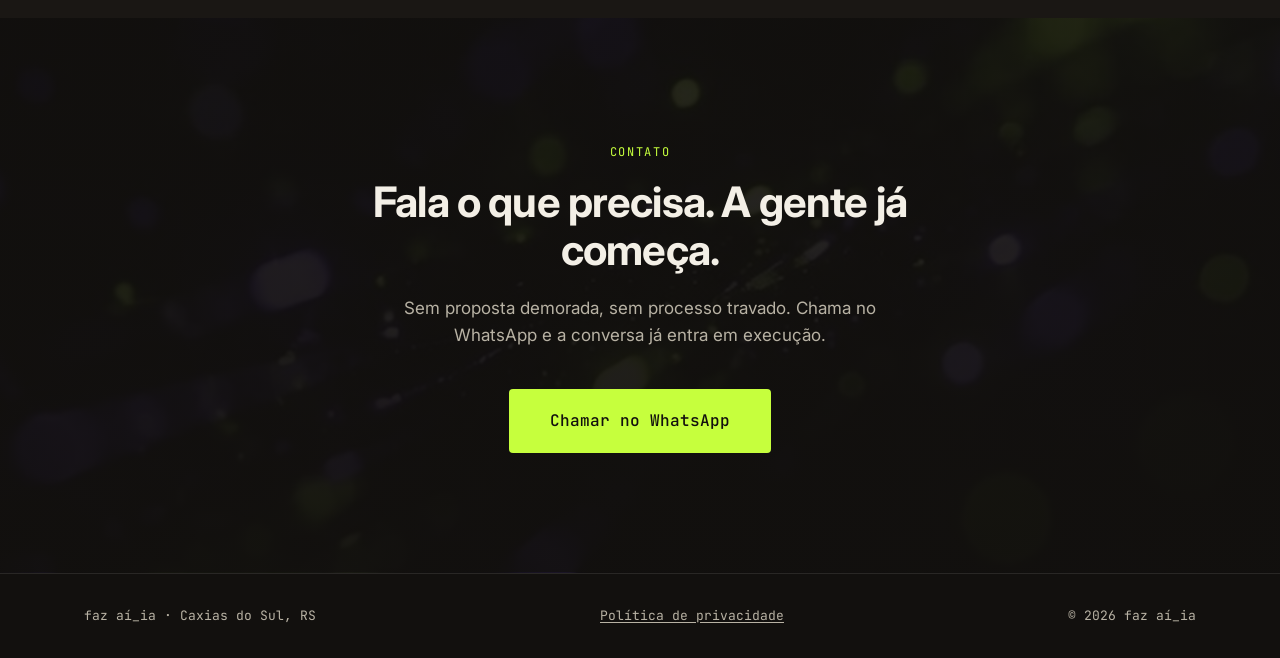
==== commit 15eeef21: "Reconcile local SEO/visual work with the real blog content Merges the blog, Google Analytics and Sea" ====
--- a/index.html
+++ b/index.html
@@ -1,15 +1,79 @@
 <!DOCTYPE html>
 <html lang="pt-BR">
 <head>
+  <!-- Google tag (gtag.js) -->
+  <script async src="https://www.googletagmanager.com/gtag/js?id=G-ZSTN7C4Q0T"></script>
+  <script>
+      window.dataLayer = window.dataLayer || [];
+      function gtag(){dataLayer.push(arguments);}
+      gtag('js', new Date());
+
+      gtag('config', 'G-ZSTN7C4Q0T');
+  </script>
 <meta charset="UTF-8" />
+  <meta name="google-site-verification" content="YR4M2RXpy-Z0fV8aXVFjWspav7JtA6d8NJCEDsOBPwA" />
 <meta name="viewport" content="width=device-width, initial-scale=1.0" />
+<meta name="robots" content="index, follow" />
 <title>Faz Aí IA | Marketing e e-commerce executados por IA</title>
-<meta name="description" content="Você fala o que precisa, a IA executa. Consultoria de marketing e e-commerce operada por IA e automação, com foco em execução e resultado." />
-<link rel="icon" type="image/svg+xml" href="favicon.svg" />
+<meta name="description" content="Você fala o que precisa, a IA executa. Consultoria de marketing e e-commerce operada por IA e automação para empresas de Caxias do Sul e da Serra Gaúcha." />
+<link rel="canonical" href="https://fazaiia.com.br/" />
+
+<meta property="og:type" content="website" />
+<meta property="og:locale" content="pt_BR" />
+<meta property="og:site_name" content="Faz Aí IA" />
+<meta property="og:url" content="https://fazaiia.com.br/" />
+<meta property="og:title" content="Faz Aí IA | Marketing e e-commerce executados por IA" />
+<meta property="og:description" content="Você fala o que precisa, a IA executa. Consultoria de marketing e e-commerce operada por IA e automação para empresas de Caxias do Sul e da Serra Gaúcha." />
+<meta property="og:image" content="https://fazaiia.com.br/og-image.png" />
+<meta property="og:image:width" content="1200" />
+<meta property="og:image:height" content="630" />
+
+<meta name="twitter:card" content="summary_large_image" />
+<meta name="twitter:title" content="Faz Aí IA | Marketing e e-commerce executados por IA" />
+<meta name="twitter:description" content="Você fala o que precisa, a IA executa. Consultoria de marketing e e-commerce operada por IA e automação para empresas de Caxias do Sul e da Serra Gaúcha." />
+<meta name="twitter:image" content="https://fazaiia.com.br/og-image.png" />
+<link rel="icon" href="/favicon.ico" sizes="32x32" />
+<link rel="icon" type="image/svg+xml" href="/favicon.svg" />
+<link rel="icon" type="image/png" sizes="16x16" href="/favicon-16.png" />
+<link rel="icon" type="image/png" sizes="32x32" href="/favicon-32.png" />
+<link rel="apple-touch-icon" sizes="180x180" href="/apple-touch-icon.png" />
+<link rel="manifest" href="/site.webmanifest" />
+<meta name="theme-color" content="#12100E" />
 <link rel="preconnect" href="https://fonts.googleapis.com" />
 <link rel="preconnect" href="https://fonts.gstatic.com" crossorigin />
 <link href="https://fonts.googleapis.com/css2?family=Inter:wght@400;500;600;700&family=JetBrains+Mono:wght@400;500;700&display=swap" rel="stylesheet" />
 <link rel="stylesheet" href="styles.css" />
+<script type="application/ld+json">
+{
+  "@context": "https://schema.org",
+  "@type": "ProfessionalService",
+  "name": "Faz Aí IA",
+  "url": "https://fazaiia.com.br/",
+  "logo": "https://fazaiia.com.br/android-chrome-512.png",
+  "image": "https://fazaiia.com.br/og-image.png",
+  "description": "Consultoria de marketing e e-commerce operada por IA e automação, com foco em execução e resultado.",
+  "address": {
+    "@type": "PostalAddress",
+    "addressLocality": "Caxias do Sul",
+    "addressRegion": "RS",
+    "addressCountry": "BR"
+  },
+  "areaServed": [
+    {
+      "@type": "City",
+      "name": "Caxias do Sul"
+    },
+    {
+      "@type": "AdministrativeArea",
+      "name": "Serra Gaúcha"
+    },
+    {
+      "@type": "State",
+      "name": "Rio Grande do Sul"
+    }
+  ]
+}
+</script>
 </head>
 <body>
 
@@ -38,7 +102,7 @@
   <section class="hero">
     <div class="wrap hero-grid">
       <div>
-        <span class="eyebrow">// consultoria operada por ia</span>
+        <span class="eyebrow">// consultoria operada por ia · caxias do sul e serra gaúcha</span>
         <h1>Você fala o que precisa. <em>A IA executa.</em></h1>
         <p class="hero-sub">Marketing e e-commerce sem equipe grande e sem enrolação. Diagnóstico, automação e execução contínua, tocados por IA do início ao fim.</p>
         <div class="hero-actions">
@@ -203,7 +267,8 @@
 
 <footer class="site-footer">
   <div class="wrap">
-    <p>faz aí_ia</p>
+    <p>faz aí_ia · Caxias do Sul, RS</p>
+    <p><a href="/politica-de-privacidade.html">Política de privacidade</a></p>
     <p id="year"></p>
   </div>
 </footer>
--- a/styles.css
+++ b/styles.css
@@ -512,6 +512,16 @@
   font-family: var(--font-mono);
 }
 
+.site-footer a {
+  color: var(--text-dim);
+  text-decoration: underline;
+  text-underline-offset: 2px;
+}
+
+.site-footer a:hover {
+  color: var(--text);
+}
+
 /* Mobile */
 @media (max-width: 900px) {
   .hero-grid {
@@ -735,3 +745,85 @@
           grid-template-columns: 1fr;
     }
 }
+
+
+/* --- Enhancements added 2026-10-01: violet accents, background imagery --- */
+
+.hero {
+  position: relative;
+}
+
+.hero::after {
+  content: '';
+  position: absolute;
+  bottom: -15%;
+  left: -12%;
+  width: 420px;
+  height: 420px;
+  background: radial-gradient(circle, rgba(124, 107, 255, 0.12), transparent 70%);
+  pointer-events: none;
+}
+
+.terminal {
+  position: relative;
+}
+
+.terminal::before {
+  content: '';
+  position: absolute;
+  top: 0;
+  left: 0;
+  right: 0;
+  height: 2px;
+  background: linear-gradient(90deg, var(--accent-2), var(--accent));
+}
+
+.step-card:nth-child(2) .step-num {
+  color: var(--accent-2);
+}
+
+.service-card:hover {
+  box-shadow: 0 16px 40px -24px rgba(124, 107, 255, 0.45);
+}
+
+.stat:nth-child(1),
+.stat:nth-child(2) {
+  border-left-color: var(--accent-2);
+}
+
+.diff-card:nth-child(2) h4 {
+  color: var(--accent-2);
+}
+
+.site-header nav a:hover {
+  color: var(--accent-2);
+}
+
+.site-footer a:hover {
+  color: var(--accent-2);
+}
+
+#servicos.services-alt {
+  background-image:
+    linear-gradient(180deg, rgba(26, 23, 20, 0.95), rgba(26, 23, 20, 0.98)),
+    url('/images/services-bg.jpg');
+  background-size: cover;
+  background-position: center;
+}
+
+#por-que-funciona {
+  position: relative;
+  background-image:
+    linear-gradient(180deg, rgba(18, 16, 14, 0.94), rgba(18, 16, 14, 0.97)),
+    url('/images/por-que-funciona.jpg');
+  background-size: cover;
+  background-position: center;
+}
+
+.cta-final {
+  background-image:
+    linear-gradient(180deg, rgba(18, 16, 14, 0.9), rgba(18, 16, 14, 0.96)),
+    url('/images/cta-bg.jpg');
+  background-size: cover;
+  background-position: center;
+}
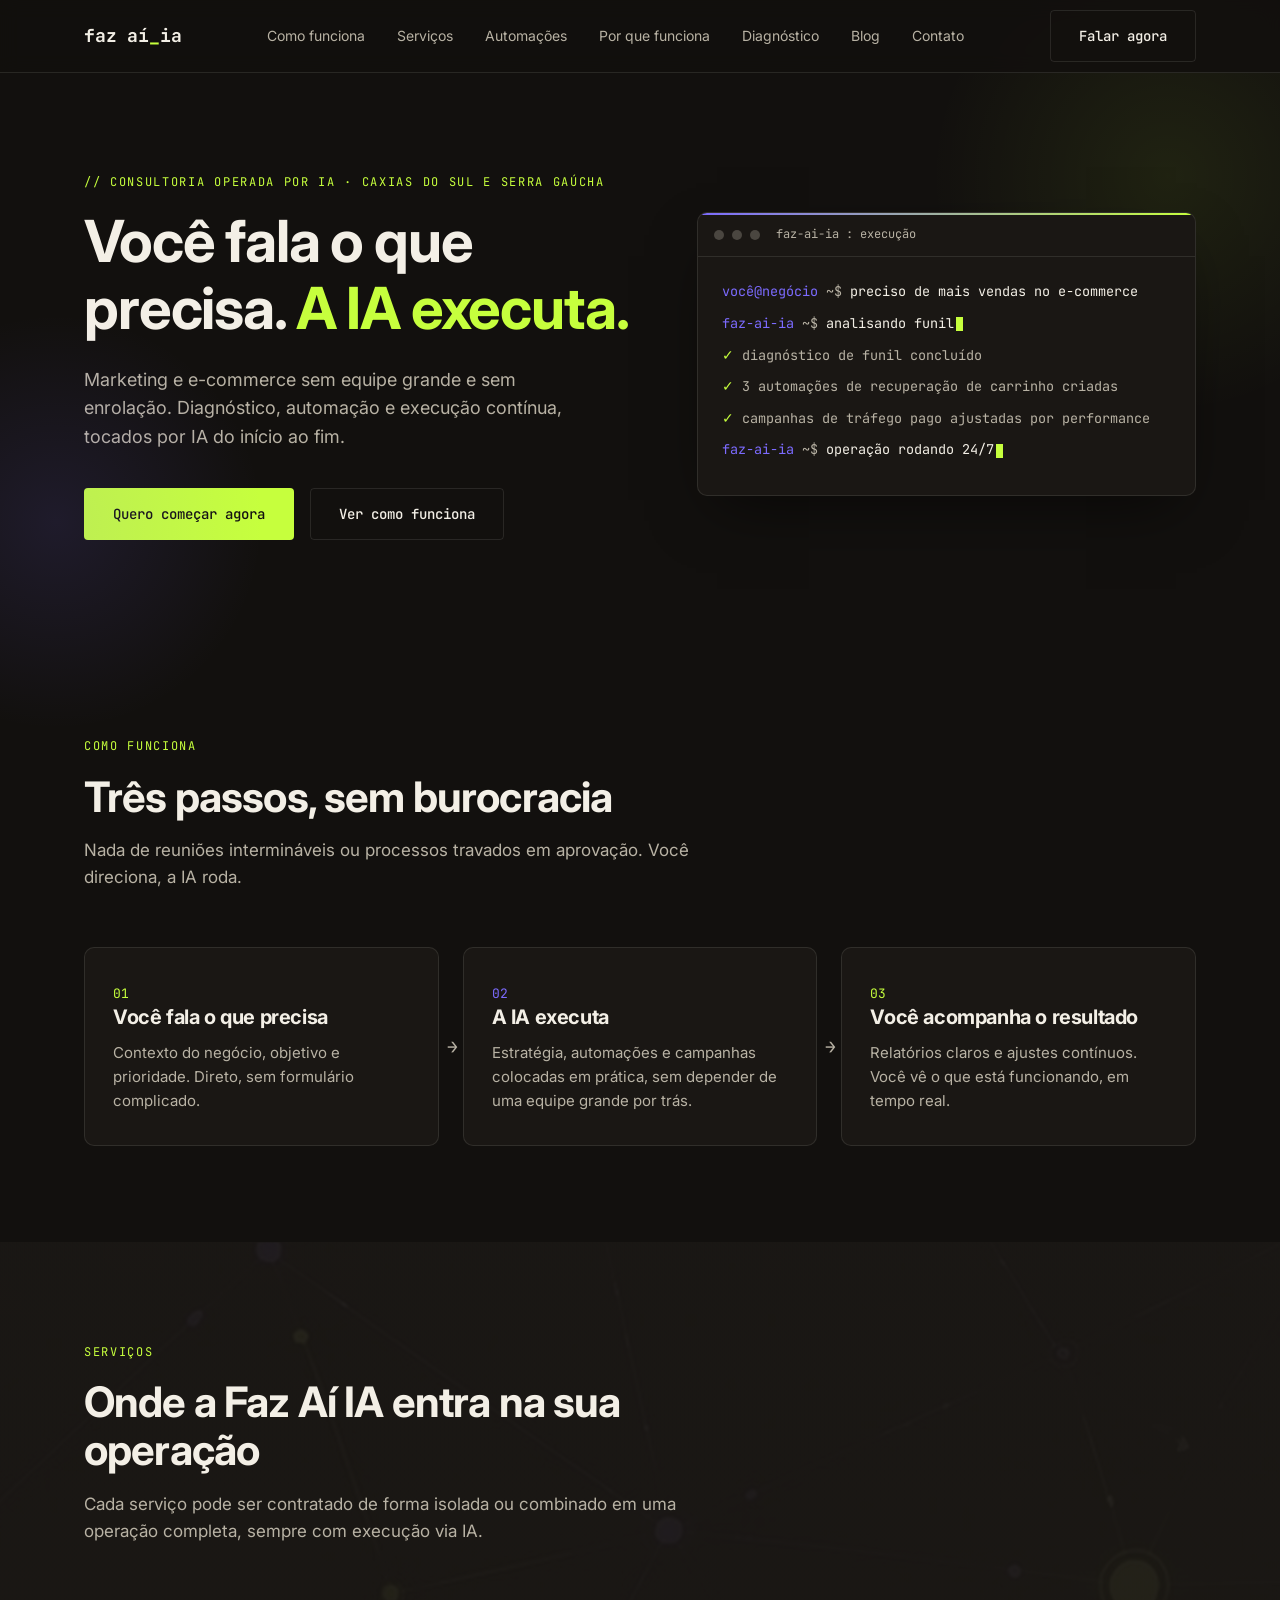
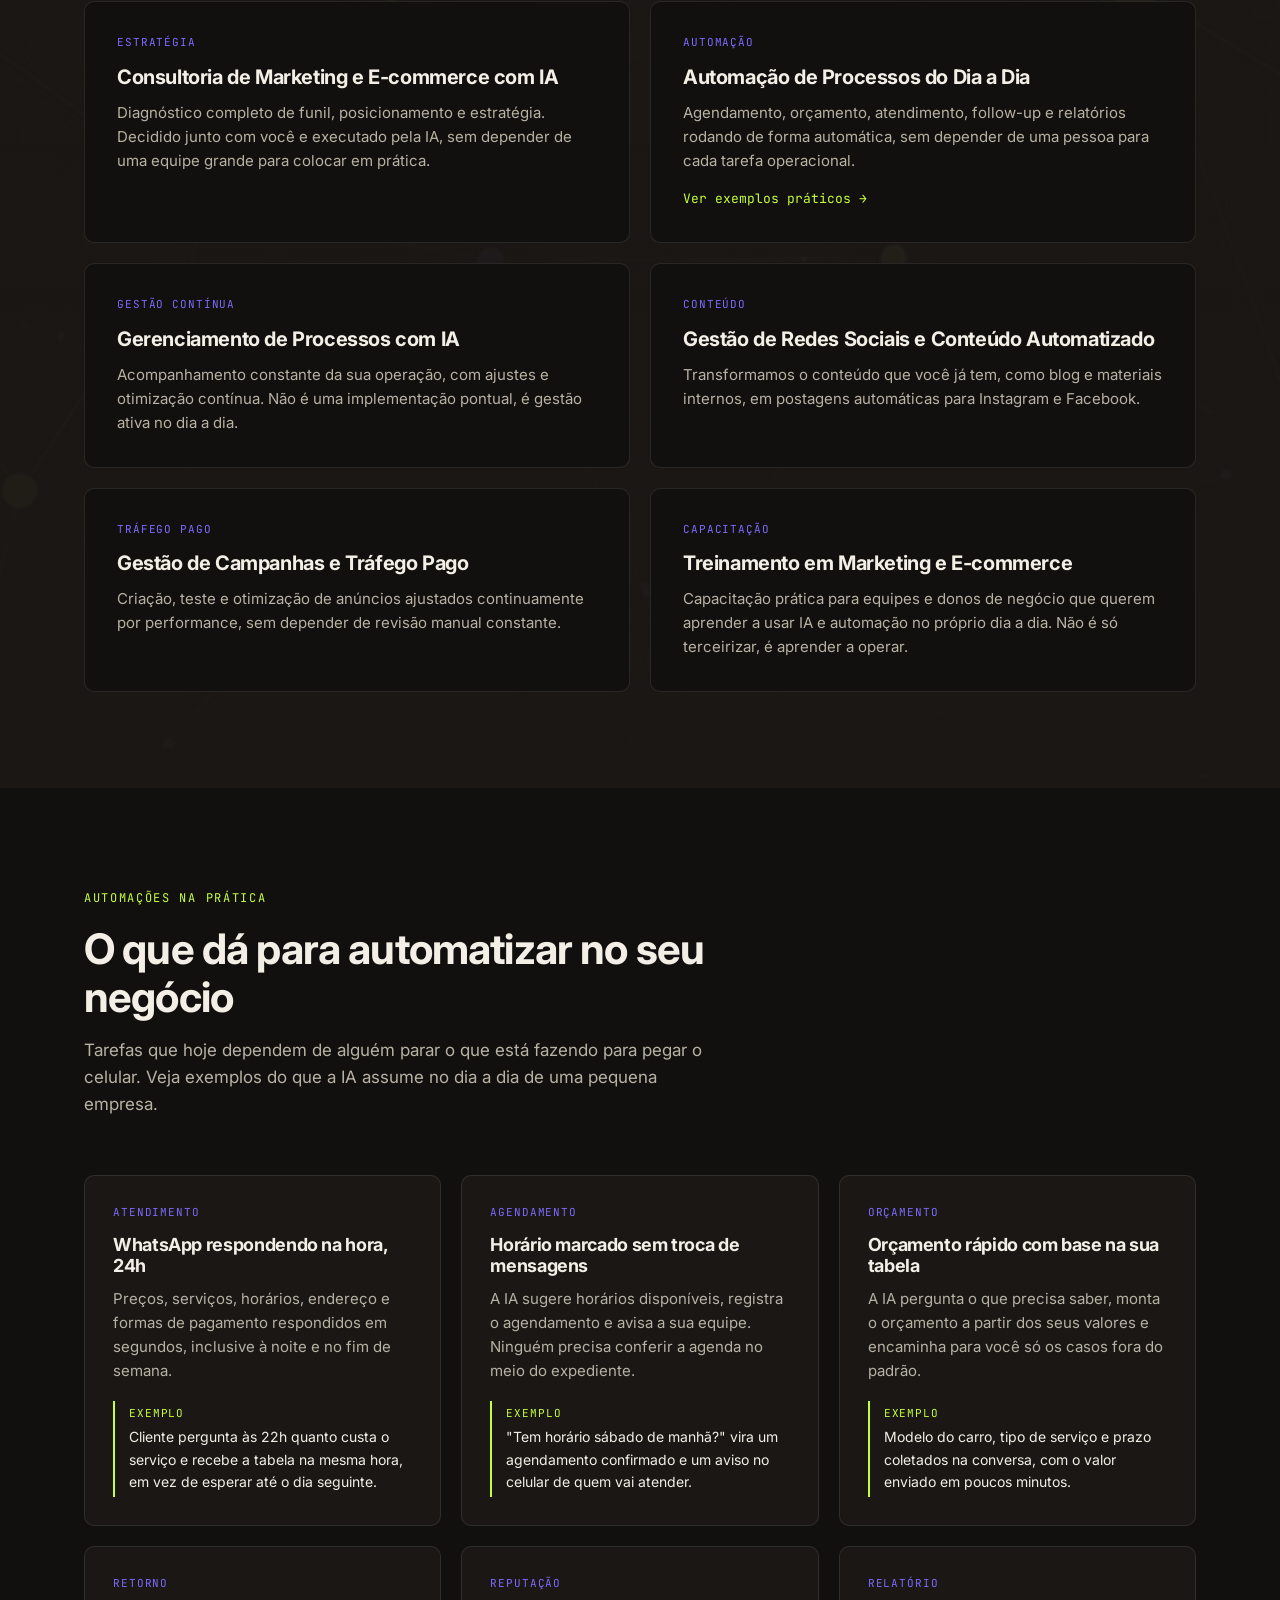
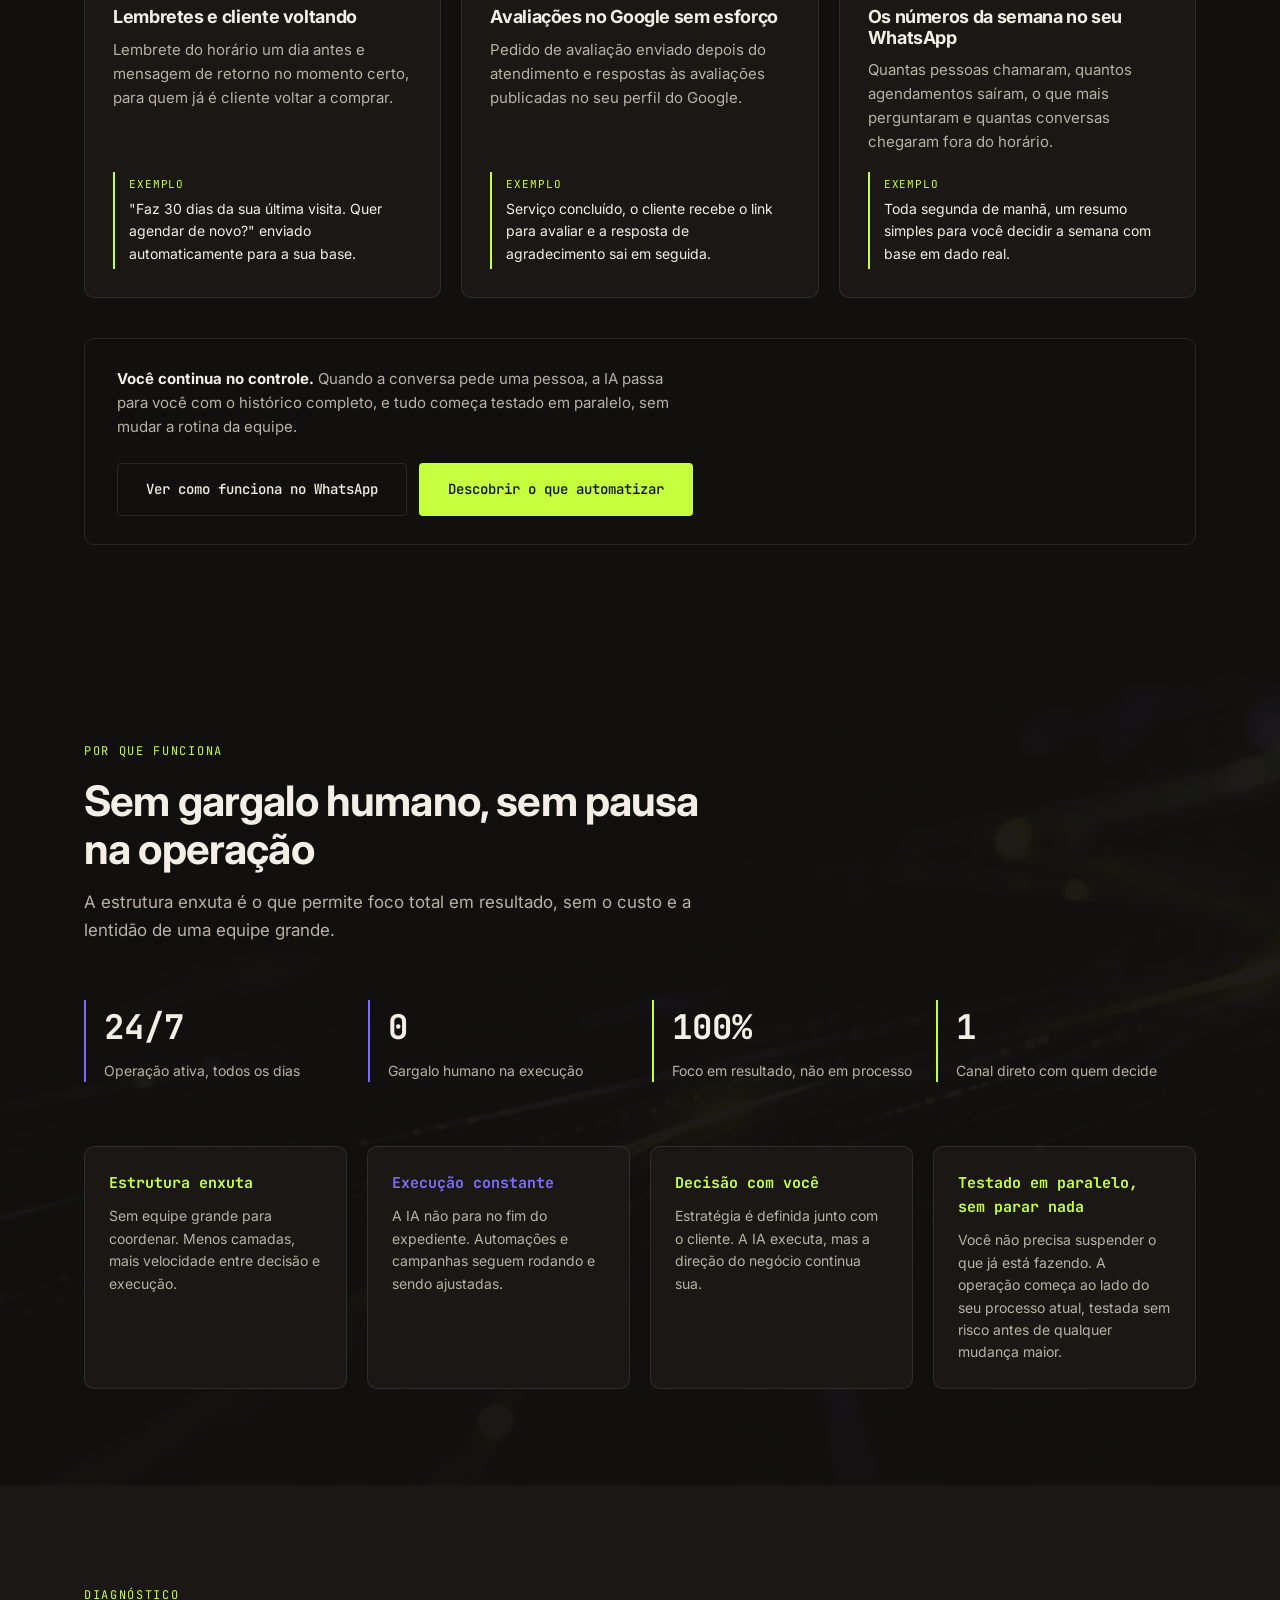
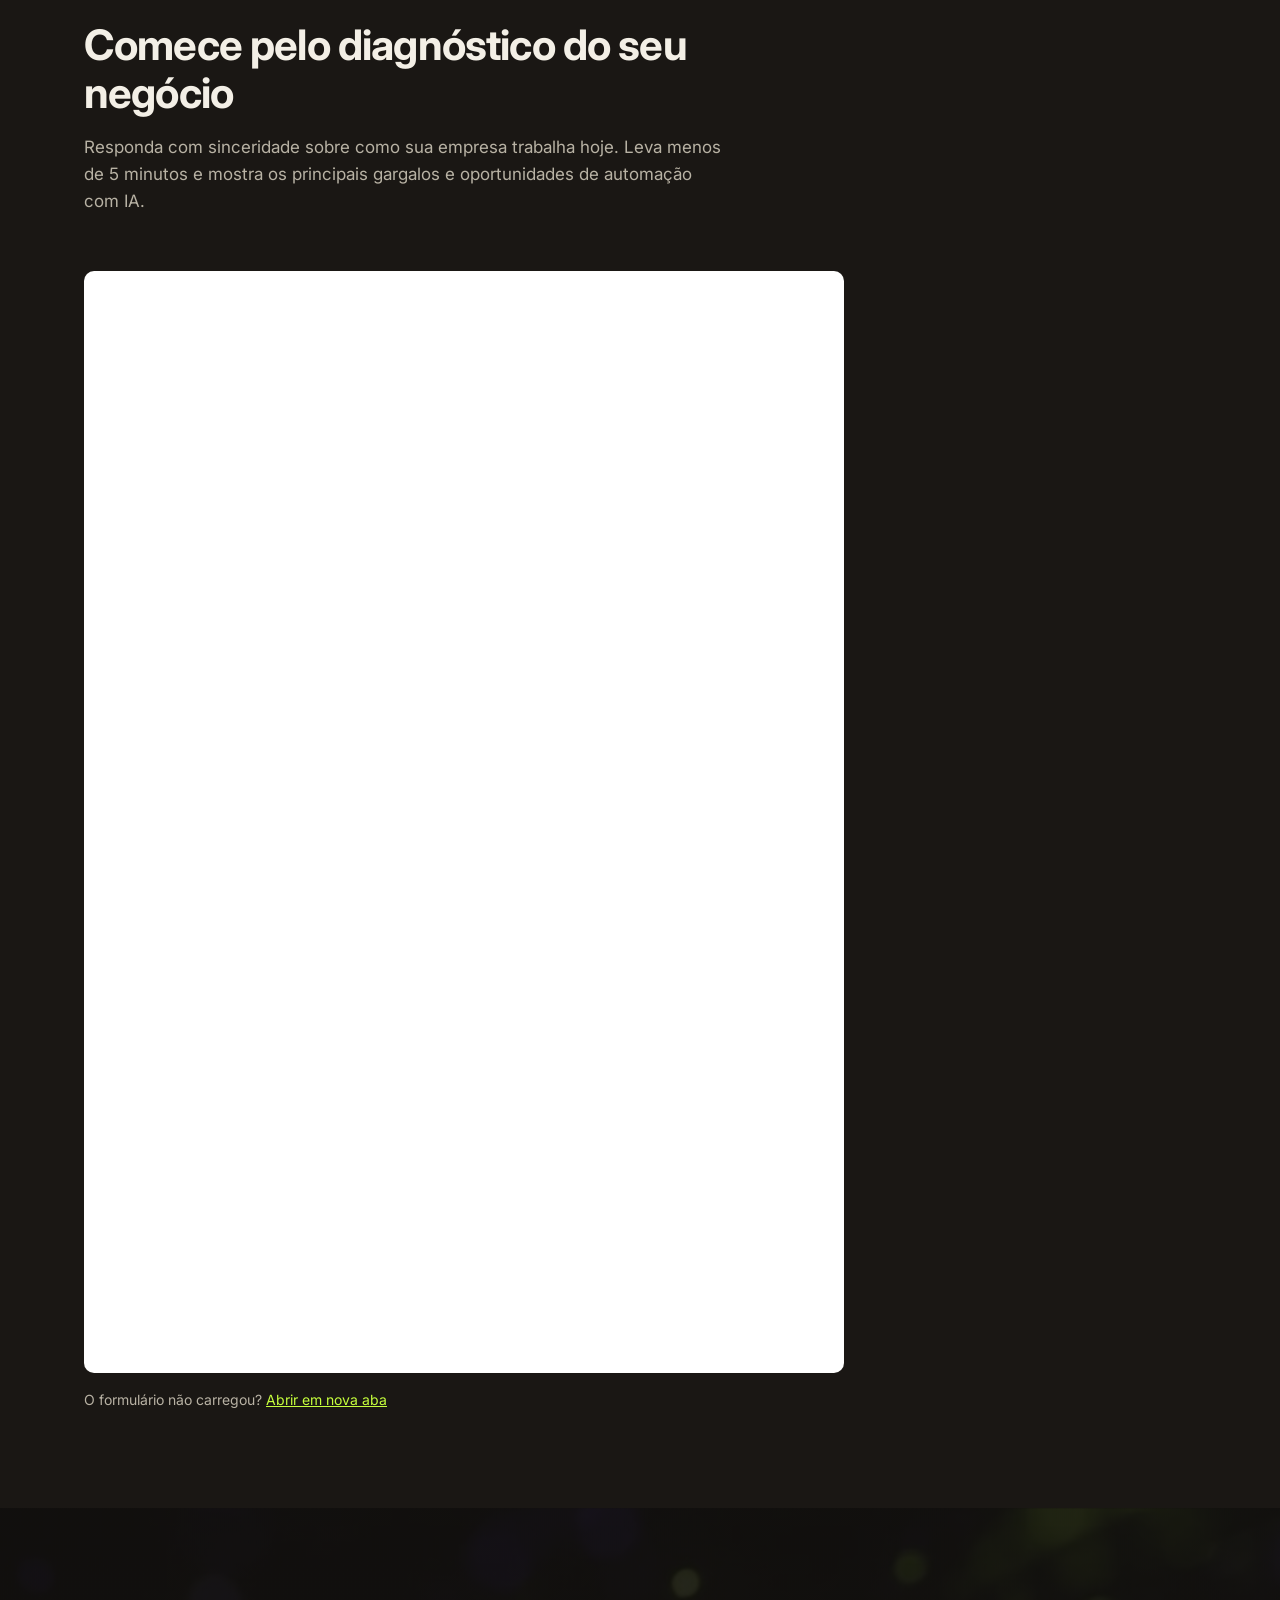
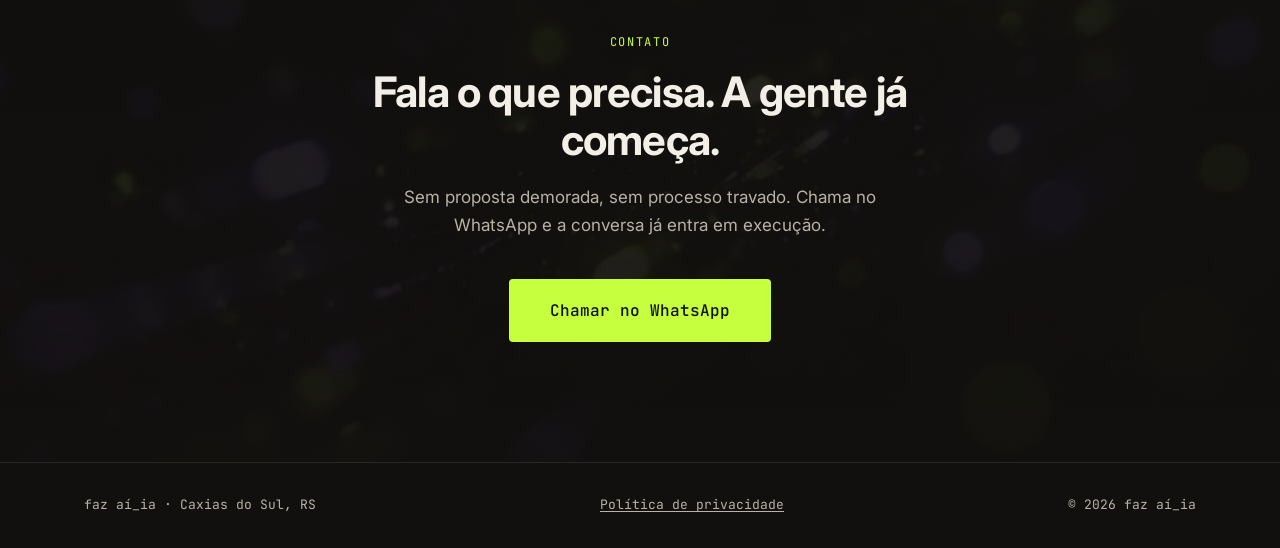
==== commit 5c8ad2e4: "Adiciona seção Automações na prática na home" ====
--- a/index.html
+++ b/index.html
@@ -84,6 +84,7 @@
       <ul>
         <li><a href="#como-funciona">Como funciona</a></li>
         <li><a href="#servicos">Serviços</a></li>
+        <li><a href="#automacoes">Automações</a></li>
         <li><a href="#por-que-funciona">Por que funciona</a></li>
         <li><a href="#diagnostico">Diagnóstico</a></li>
         <li><a href="/blog/">Blog</a></li>
@@ -168,6 +169,7 @@
           <span class="service-tag">Automação</span>
           <h3>Automação de Processos do Dia a Dia</h3>
           <p>Agendamento, orçamento, atendimento, follow-up e relatórios rodando de forma automática, sem depender de uma pessoa para cada tarefa operacional.</p>
+          <a href="#automacoes" class="service-link">Ver exemplos práticos →</a>
         </div>
         <div class="service-card">
           <span class="service-tag">Gestão contínua</span>
@@ -188,6 +190,61 @@
           <span class="service-tag">Capacitação</span>
           <h3>Treinamento em Marketing e E-commerce</h3>
           <p>Capacitação prática para equipes e donos de negócio que querem aprender a usar IA e automação no próprio dia a dia. Não é só terceirizar, é aprender a operar.</p>
+        </div>
+      </div>
+    </div>
+  </section>
+
+  <section id="automacoes">
+    <div class="wrap">
+      <div class="section-head">
+        <span class="eyebrow">Automações na prática</span>
+        <h2>O que dá para automatizar no seu negócio</h2>
+        <p>Tarefas que hoje dependem de alguém parar o que está fazendo para pegar o celular. Veja exemplos do que a IA assume no dia a dia de uma pequena empresa.</p>
+      </div>
+      <div class="auto-grid">
+        <div class="auto-card">
+          <span class="service-tag">Atendimento</span>
+          <h3>WhatsApp respondendo na hora, 24h</h3>
+          <p>Preços, serviços, horários, endereço e formas de pagamento respondidos em segundos, inclusive à noite e no fim de semana.</p>
+          <div class="auto-example"><span>exemplo</span>Cliente pergunta às 22h quanto custa o serviço e recebe a tabela na mesma hora, em vez de esperar até o dia seguinte.</div>
+        </div>
+        <div class="auto-card">
+          <span class="service-tag">Agendamento</span>
+          <h3>Horário marcado sem troca de mensagens</h3>
+          <p>A IA sugere horários disponíveis, registra o agendamento e avisa a sua equipe. Ninguém precisa conferir a agenda no meio do expediente.</p>
+          <div class="auto-example"><span>exemplo</span>"Tem horário sábado de manhã?" vira um agendamento confirmado e um aviso no celular de quem vai atender.</div>
+        </div>
+        <div class="auto-card">
+          <span class="service-tag">Orçamento</span>
+          <h3>Orçamento rápido com base na sua tabela</h3>
+          <p>A IA pergunta o que precisa saber, monta o orçamento a partir dos seus valores e encaminha para você só os casos fora do padrão.</p>
+          <div class="auto-example"><span>exemplo</span>Modelo do carro, tipo de serviço e prazo coletados na conversa, com o valor enviado em poucos minutos.</div>
+        </div>
+        <div class="auto-card">
+          <span class="service-tag">Retorno</span>
+          <h3>Lembretes e cliente voltando</h3>
+          <p>Lembrete do horário um dia antes e mensagem de retorno no momento certo, para quem já é cliente voltar a comprar.</p>
+          <div class="auto-example"><span>exemplo</span>"Faz 30 dias da sua última visita. Quer agendar de novo?" enviado automaticamente para a sua base.</div>
+        </div>
+        <div class="auto-card">
+          <span class="service-tag">Reputação</span>
+          <h3>Avaliações no Google sem esforço</h3>
+          <p>Pedido de avaliação enviado depois do atendimento e respostas às avaliações publicadas no seu perfil do Google.</p>
+          <div class="auto-example"><span>exemplo</span>Serviço concluído, o cliente recebe o link para avaliar e a resposta de agradecimento sai em seguida.</div>
+        </div>
+        <div class="auto-card">
+          <span class="service-tag">Relatório</span>
+          <h3>Os números da semana no seu WhatsApp</h3>
+          <p>Quantas pessoas chamaram, quantos agendamentos saíram, o que mais perguntaram e quantas conversas chegaram fora do horário.</p>
+          <div class="auto-example"><span>exemplo</span>Toda segunda de manhã, um resumo simples para você decidir a semana com base em dado real.</div>
+        </div>
+      </div>
+      <div class="auto-note">
+        <p><strong>Você continua no controle.</strong> Quando a conversa pede uma pessoa, a IA passa para você com o histórico completo, e tudo começa testado em paralelo, sem mudar a rotina da equipe.</p>
+        <div class="auto-note-actions">
+          <a href="/blog/chatbot-whatsapp-pequenas-empresas.html" class="btn btn-outline">Ver como funciona no WhatsApp</a>
+          <a href="#diagnostico" class="btn btn-primary">Descobrir o que automatizar</a>
         </div>
       </div>
     </div>
--- a/styles.css
+++ b/styles.css
@@ -391,6 +391,97 @@
   font-size: 15px;
 }
 
+.service-link {
+  display: inline-block;
+  margin-top: 16px;
+  font-family: var(--font-mono);
+  font-size: 13px;
+  color: var(--accent);
+  text-decoration: none;
+}
+
+.service-link:hover {
+  text-decoration: underline;
+}
+
+/* Automações na prática */
+.auto-grid {
+  display: grid;
+  grid-template-columns: repeat(auto-fit, minmax(300px, 1fr));
+  gap: 20px;
+}
+
+.auto-card {
+  background: var(--bg-alt);
+  border: 1px solid var(--border);
+  border-radius: 10px;
+  padding: 28px;
+  display: flex;
+  flex-direction: column;
+  transition: border-color 0.2s ease;
+}
+
+.auto-card:hover {
+  border-color: var(--accent-2);
+}
+
+.auto-card h3 {
+  font-size: 18px;
+  margin-bottom: 10px;
+}
+
+.auto-card p {
+  color: var(--text-dim);
+  font-size: 15px;
+  margin-bottom: 18px;
+}
+
+.auto-example {
+  margin-top: auto;
+  border-left: 2px solid var(--accent);
+  padding: 4px 0 4px 14px;
+  font-size: 14px;
+  color: var(--text);
+}
+
+.auto-example span {
+  display: block;
+  font-family: var(--font-mono);
+  font-size: 11px;
+  letter-spacing: 0.08em;
+  text-transform: uppercase;
+  color: var(--accent);
+  margin-bottom: 4px;
+}
+
+.auto-note {
+  margin-top: 40px;
+  padding: 28px 32px;
+  border: 1px solid var(--border);
+  border-radius: 10px;
+  display: flex;
+  align-items: center;
+  justify-content: space-between;
+  gap: 24px;
+  flex-wrap: wrap;
+}
+
+.auto-note p {
+  color: var(--text-dim);
+  max-width: 560px;
+  font-size: 15px;
+}
+
+.auto-note strong {
+  color: var(--text);
+}
+
+.auto-note-actions {
+  display: flex;
+  gap: 12px;
+  flex-wrap: wrap;
+}
+
 /* Why it works */
 .stats-grid {
   display: grid;
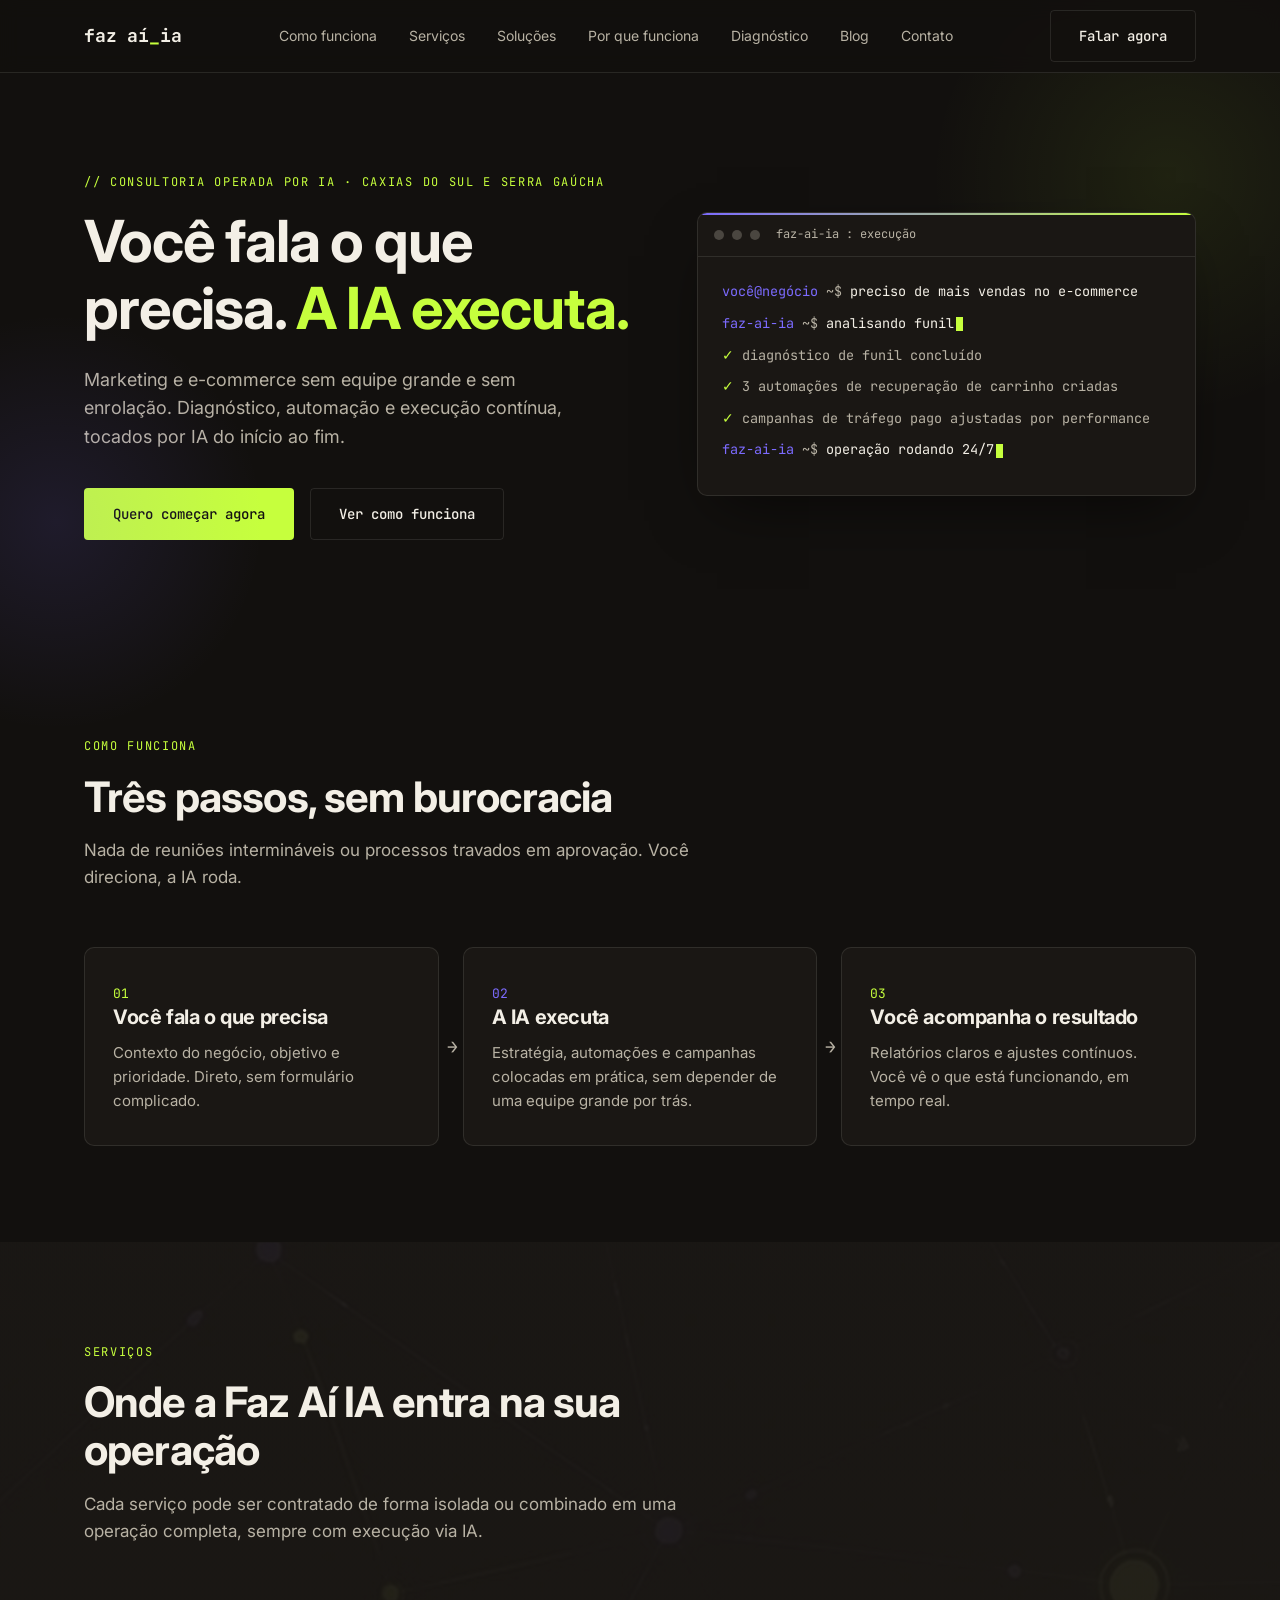
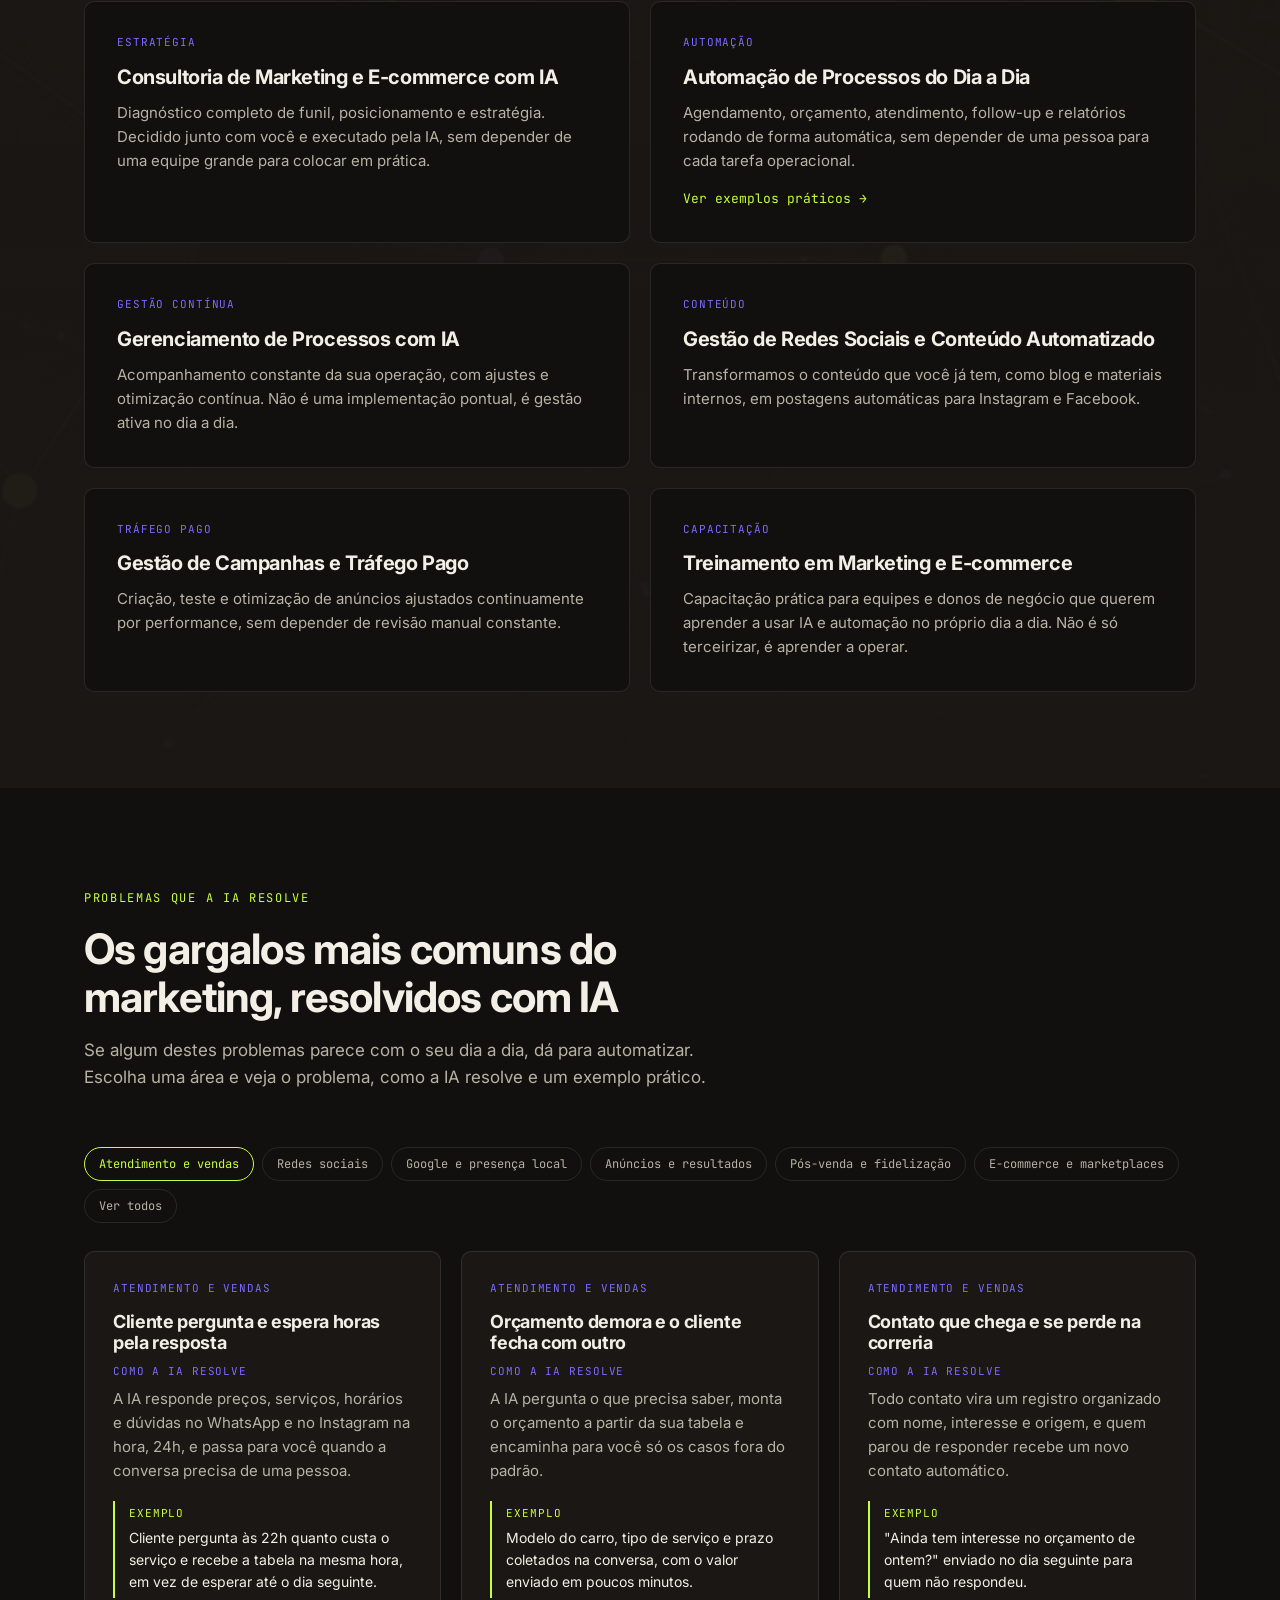
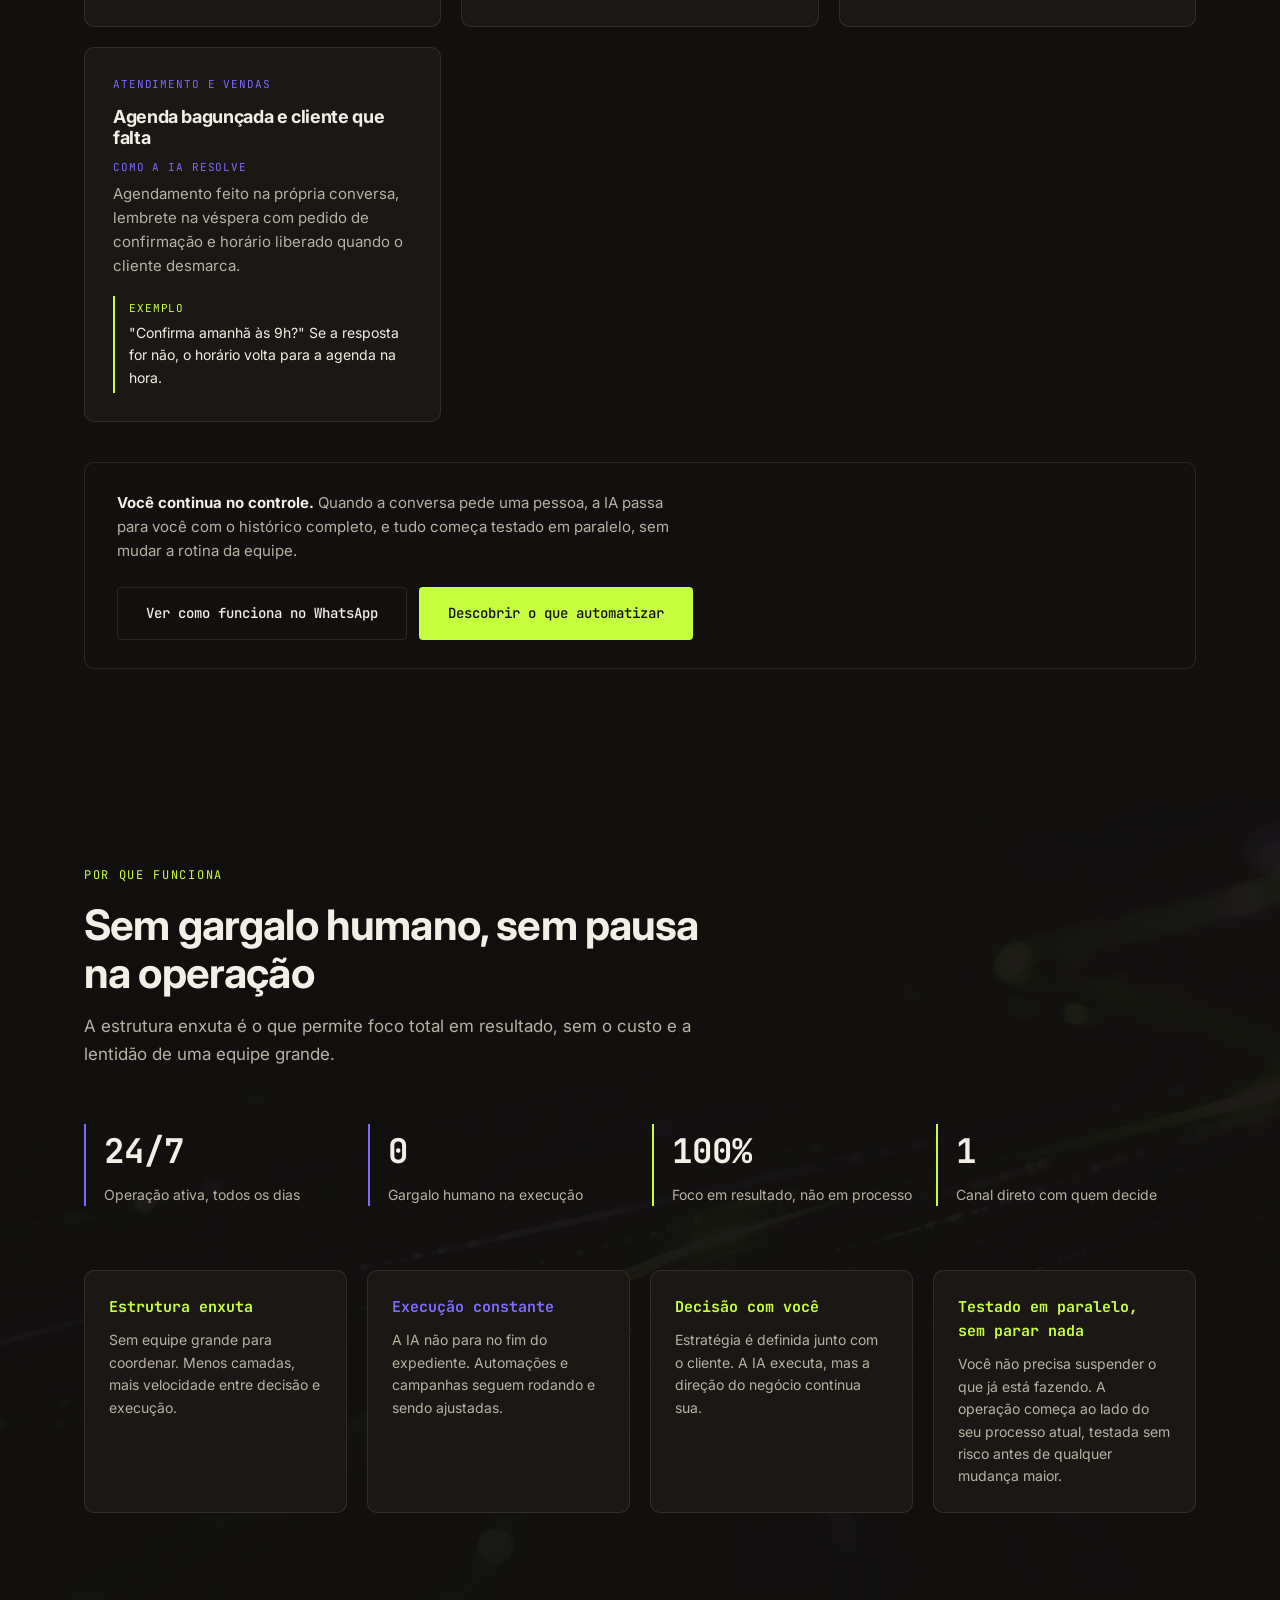
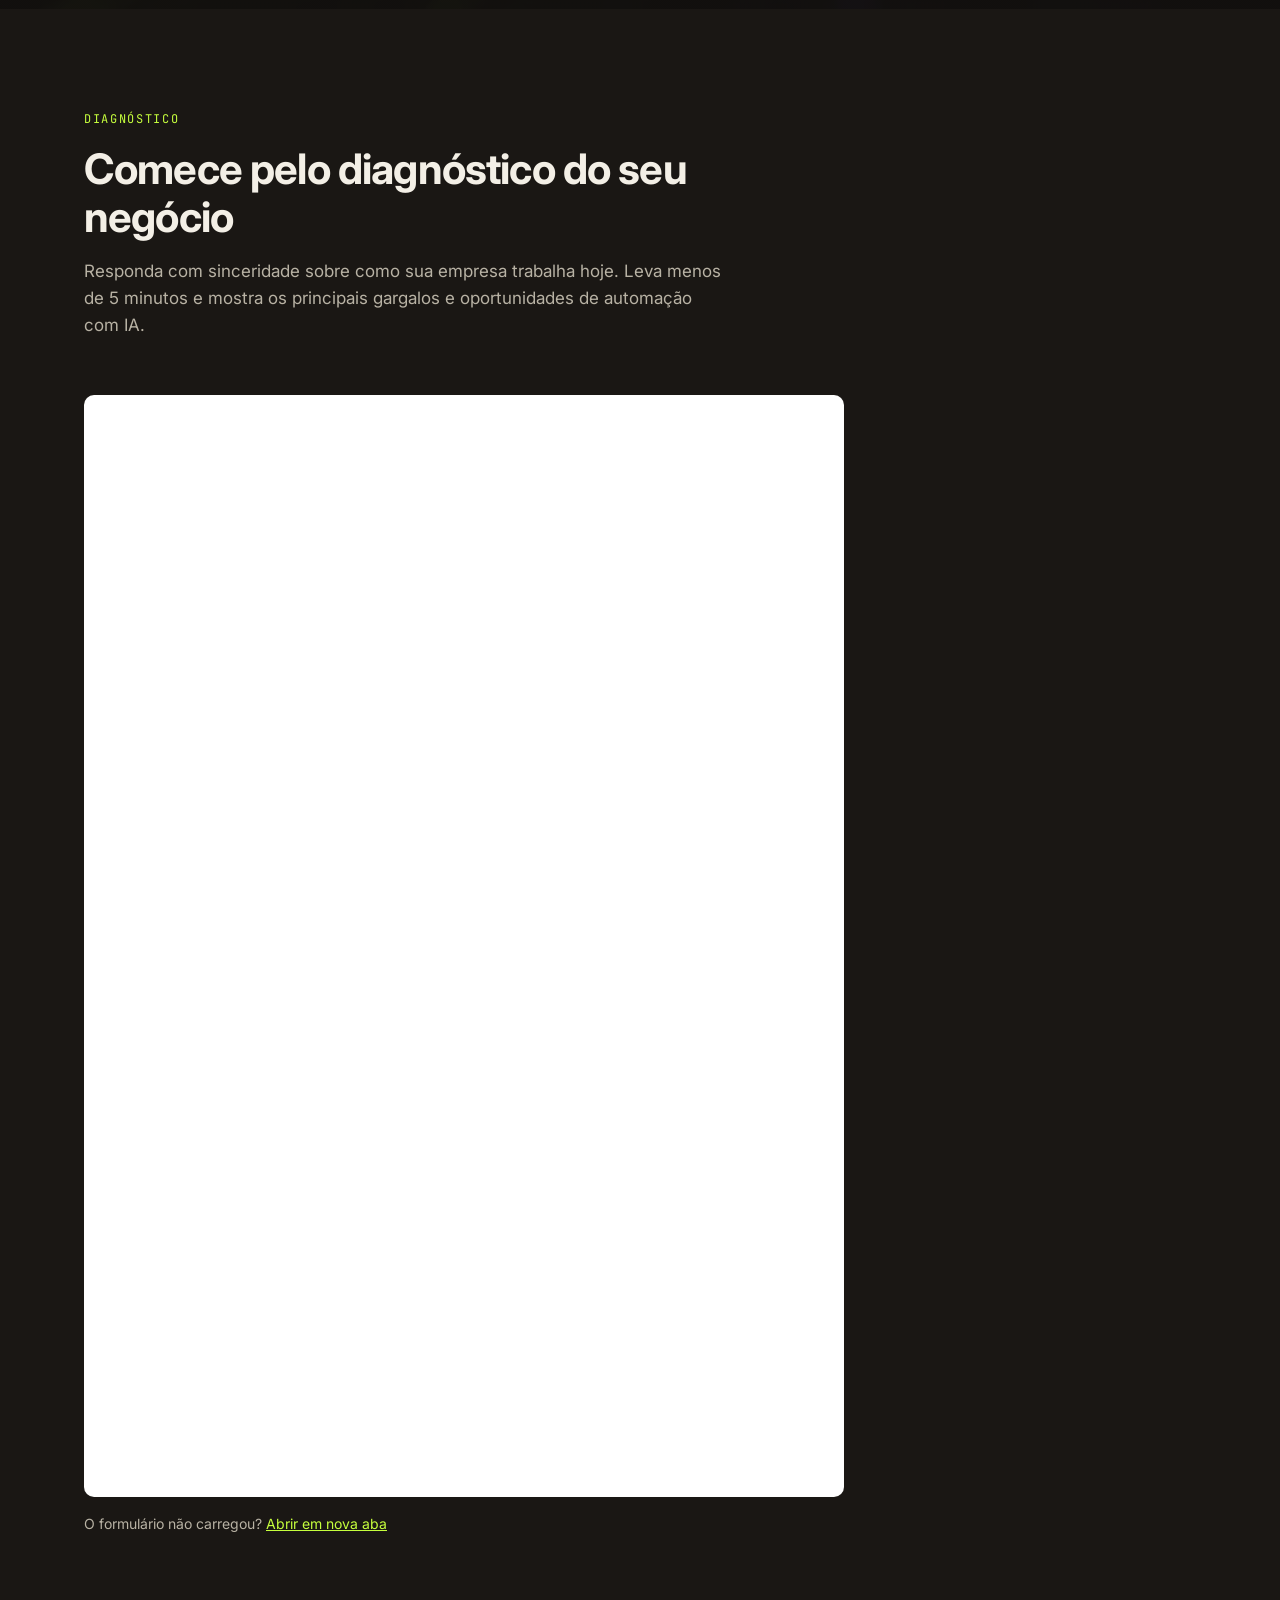
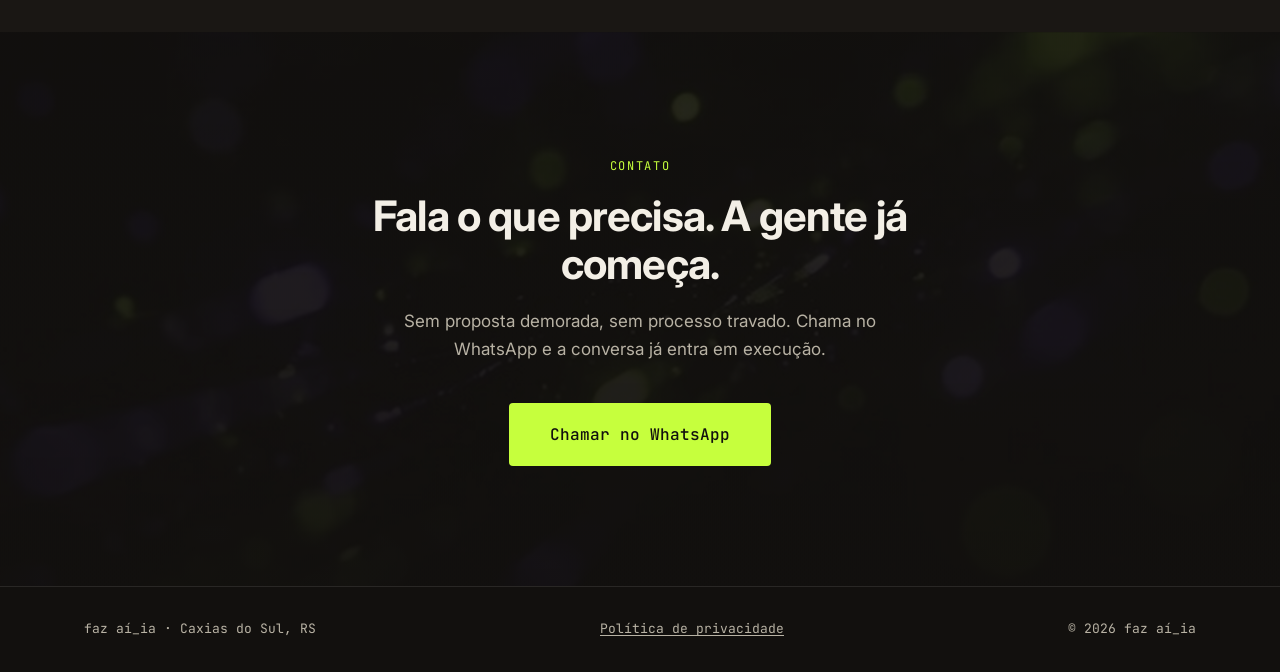
==== commit edc20412: "Amplia seção de soluções: problemas comuns de marketing resolvidos com IA" ====
--- a/index.html
+++ b/index.html
@@ -84,7 +84,7 @@
       <ul>
         <li><a href="#como-funciona">Como funciona</a></li>
         <li><a href="#servicos">Serviços</a></li>
-        <li><a href="#automacoes">Automações</a></li>
+        <li><a href="#automacoes">Soluções</a></li>
         <li><a href="#por-que-funciona">Por que funciona</a></li>
         <li><a href="#diagnostico">Diagnóstico</a></li>
         <li><a href="/blog/">Blog</a></li>
@@ -198,46 +198,127 @@
   <section id="automacoes">
     <div class="wrap">
       <div class="section-head">
-        <span class="eyebrow">Automações na prática</span>
-        <h2>O que dá para automatizar no seu negócio</h2>
-        <p>Tarefas que hoje dependem de alguém parar o que está fazendo para pegar o celular. Veja exemplos do que a IA assume no dia a dia de uma pequena empresa.</p>
+        <span class="eyebrow">Problemas que a IA resolve</span>
+        <h2>Os gargalos mais comuns do marketing, resolvidos com IA</h2>
+        <p>Se algum destes problemas parece com o seu dia a dia, dá para automatizar. Escolha uma área e veja o problema, como a IA resolve e um exemplo prático.</p>
+      </div>
+      <div class="auto-tabs" role="group" aria-label="Filtrar por área">
+        <button type="button" class="auto-tab" data-area="atendimento">Atendimento e vendas</button>
+        <button type="button" class="auto-tab" data-area="redes">Redes sociais</button>
+        <button type="button" class="auto-tab" data-area="google">Google e presença local</button>
+        <button type="button" class="auto-tab" data-area="anuncios">Anúncios e resultados</button>
+        <button type="button" class="auto-tab" data-area="posvenda">Pós-venda e fidelização</button>
+        <button type="button" class="auto-tab" data-area="ecommerce">E-commerce e marketplaces</button>
+        <button type="button" class="auto-tab" data-area="todos">Ver todos</button>
       </div>
       <div class="auto-grid">
-        <div class="auto-card">
-          <span class="service-tag">Atendimento</span>
-          <h3>WhatsApp respondendo na hora, 24h</h3>
-          <p>Preços, serviços, horários, endereço e formas de pagamento respondidos em segundos, inclusive à noite e no fim de semana.</p>
+        <div class="auto-card" data-area="atendimento">
+          <span class="service-tag">Atendimento e vendas</span>
+          <h3>Cliente pergunta e espera horas pela resposta</h3>
+          <p><span class="auto-label">Como a IA resolve</span>A IA responde preços, serviços, horários e dúvidas no WhatsApp e no Instagram na hora, 24h, e passa para você quando a conversa precisa de uma pessoa.</p>
           <div class="auto-example"><span>exemplo</span>Cliente pergunta às 22h quanto custa o serviço e recebe a tabela na mesma hora, em vez de esperar até o dia seguinte.</div>
         </div>
-        <div class="auto-card">
-          <span class="service-tag">Agendamento</span>
-          <h3>Horário marcado sem troca de mensagens</h3>
-          <p>A IA sugere horários disponíveis, registra o agendamento e avisa a sua equipe. Ninguém precisa conferir a agenda no meio do expediente.</p>
-          <div class="auto-example"><span>exemplo</span>"Tem horário sábado de manhã?" vira um agendamento confirmado e um aviso no celular de quem vai atender.</div>
-        </div>
-        <div class="auto-card">
-          <span class="service-tag">Orçamento</span>
-          <h3>Orçamento rápido com base na sua tabela</h3>
-          <p>A IA pergunta o que precisa saber, monta o orçamento a partir dos seus valores e encaminha para você só os casos fora do padrão.</p>
+        <div class="auto-card" data-area="atendimento">
+          <span class="service-tag">Atendimento e vendas</span>
+          <h3>Orçamento demora e o cliente fecha com outro</h3>
+          <p><span class="auto-label">Como a IA resolve</span>A IA pergunta o que precisa saber, monta o orçamento a partir da sua tabela e encaminha para você só os casos fora do padrão.</p>
           <div class="auto-example"><span>exemplo</span>Modelo do carro, tipo de serviço e prazo coletados na conversa, com o valor enviado em poucos minutos.</div>
         </div>
-        <div class="auto-card">
-          <span class="service-tag">Retorno</span>
-          <h3>Lembretes e cliente voltando</h3>
-          <p>Lembrete do horário um dia antes e mensagem de retorno no momento certo, para quem já é cliente voltar a comprar.</p>
+        <div class="auto-card" data-area="atendimento">
+          <span class="service-tag">Atendimento e vendas</span>
+          <h3>Contato que chega e se perde na correria</h3>
+          <p><span class="auto-label">Como a IA resolve</span>Todo contato vira um registro organizado com nome, interesse e origem, e quem parou de responder recebe um novo contato automático.</p>
+          <div class="auto-example"><span>exemplo</span>"Ainda tem interesse no orçamento de ontem?" enviado no dia seguinte para quem não respondeu.</div>
+        </div>
+        <div class="auto-card" data-area="atendimento">
+          <span class="service-tag">Atendimento e vendas</span>
+          <h3>Agenda bagunçada e cliente que falta</h3>
+          <p><span class="auto-label">Como a IA resolve</span>Agendamento feito na própria conversa, lembrete na véspera com pedido de confirmação e horário liberado quando o cliente desmarca.</p>
+          <div class="auto-example"><span>exemplo</span>"Confirma amanhã às 9h?" Se a resposta for não, o horário volta para a agenda na hora.</div>
+        </div>
+        <div class="auto-card" data-area="redes">
+          <span class="service-tag">Redes sociais</span>
+          <h3>Instagram parado porque ninguém tem tempo de postar</h3>
+          <p><span class="auto-label">Como a IA resolve</span>Calendário do mês com posts e legendas criados a partir do que você já tem, como fotos, serviços e blog. Você aprova com um toque no WhatsApp.</p>
+          <div class="auto-example"><span>exemplo</span>Toda segunda chega a prévia da semana. Aprovou, as postagens saem sozinhas nos dias marcados.</div>
+        </div>
+        <div class="auto-card" data-area="redes">
+          <span class="service-tag">Redes sociais</span>
+          <h3>Comentários e mensagens acumulando sem resposta</h3>
+          <p><span class="auto-label">Como a IA resolve</span>A IA responde comentários e mensagens diretas no tom da sua marca e leva para o WhatsApp quem demonstra interesse em comprar.</p>
+          <div class="auto-example"><span>exemplo</span>Um "quanto custa?" no comentário recebe resposta em minutos e um convite para continuar a conversa.</div>
+        </div>
+        <div class="auto-card" data-area="redes">
+          <span class="service-tag">Redes sociais</span>
+          <h3>Datas importantes passando sem campanha</h3>
+          <p><span class="auto-label">Como a IA resolve</span>Campanhas para datas comemorativas e períodos fortes do seu setor preparadas com antecedência, com texto e ideia de arte prontos.</p>
+          <div class="auto-example"><span>exemplo</span>Quinze dias antes do Dia dos Pais, a campanha já está pronta para você aprovar.</div>
+        </div>
+        <div class="auto-card" data-area="google">
+          <span class="service-tag">Google e presença local</span>
+          <h3>Poucas avaliações no Google e as que existem sem resposta</h3>
+          <p><span class="auto-label">Como a IA resolve</span>Pedido de avaliação enviado depois de cada atendimento e resposta educada para todas as avaliações, inclusive as negativas.</p>
+          <div class="auto-example"><span>exemplo</span>Serviço concluído, o cliente recebe o link para avaliar e a resposta de agradecimento sai em seguida.</div>
+        </div>
+        <div class="auto-card" data-area="google">
+          <span class="service-tag">Google e presença local</span>
+          <h3>Quem procura no Google encontra o concorrente primeiro</h3>
+          <p><span class="auto-label">Como a IA resolve</span>Perfil do Google sempre atualizado com fotos e publicações, e conteúdo no site com os termos que o cliente da sua cidade realmente pesquisa.</p>
+          <div class="auto-example"><span>exemplo</span>Artigos e publicações pensados para buscas como "serviço tal em Caxias do Sul", aumentando as chances de você aparecer.</div>
+        </div>
+        <div class="auto-card" data-area="anuncios">
+          <span class="service-tag">Anúncios e resultados</span>
+          <h3>Dinheiro em anúncio sem saber se volta</h3>
+          <p><span class="auto-label">Como a IA resolve</span>Acompanhamento diário das campanhas no Google e no Meta, com alerta quando o custo sobe ou um anúncio para de trazer contatos, e sugestão de ajuste.</p>
+          <div class="auto-example"><span>exemplo</span>"O custo por contato subiu 40% desde terça" chega no seu WhatsApp antes de o orçamento ir embora.</div>
+        </div>
+        <div class="auto-card" data-area="anuncios">
+          <span class="service-tag">Anúncios e resultados</span>
+          <h3>Decisões no achismo, sem saber o que funciona</h3>
+          <p><span class="auto-label">Como a IA resolve</span>Relatório semanal simples juntando atendimento, redes sociais, Google e anúncios em uma visão só, com o que melhorou e o que piorou.</p>
+          <div class="auto-example"><span>exemplo</span>Toda segunda de manhã, um resumo curto para você decidir a semana com base em dado real.</div>
+        </div>
+        <div class="auto-card" data-area="anuncios">
+          <span class="service-tag">Anúncios e resultados</span>
+          <h3>Sem ideia do que o concorrente está fazendo</h3>
+          <p><span class="auto-label">Como a IA resolve</span>Acompanhamento de preços, promoções, publicações e avaliações dos principais concorrentes, com um resumo do que mudou.</p>
+          <div class="auto-example"><span>exemplo</span>"Concorrente lançou promoção de lavagem completa" aparece no seu resumo do mês, com sugestão de resposta.</div>
+        </div>
+        <div class="auto-card" data-area="posvenda">
+          <span class="service-tag">Pós-venda e fidelização</span>
+          <h3>Cliente compra uma vez e some</h3>
+          <p><span class="auto-label">Como a IA resolve</span>Mensagens de retorno enviadas no momento certo, com base no que cada cliente comprou e quando, para ele voltar sem você precisar lembrar.</p>
           <div class="auto-example"><span>exemplo</span>"Faz 30 dias da sua última visita. Quer agendar de novo?" enviado automaticamente para a sua base.</div>
         </div>
-        <div class="auto-card">
-          <span class="service-tag">Reputação</span>
-          <h3>Avaliações no Google sem esforço</h3>
-          <p>Pedido de avaliação enviado depois do atendimento e respostas às avaliações publicadas no seu perfil do Google.</p>
-          <div class="auto-example"><span>exemplo</span>Serviço concluído, o cliente recebe o link para avaliar e a resposta de agradecimento sai em seguida.</div>
-        </div>
-        <div class="auto-card">
-          <span class="service-tag">Relatório</span>
-          <h3>Os números da semana no seu WhatsApp</h3>
-          <p>Quantas pessoas chamaram, quantos agendamentos saíram, o que mais perguntaram e quantas conversas chegaram fora do horário.</p>
-          <div class="auto-example"><span>exemplo</span>Toda segunda de manhã, um resumo simples para você decidir a semana com base em dado real.</div>
+        <div class="auto-card" data-area="posvenda">
+          <span class="service-tag">Pós-venda e fidelização</span>
+          <h3>Não saber o que o cliente achou</h3>
+          <p><span class="auto-label">Como a IA resolve</span>Pesquisa curta enviada depois do atendimento. Nota baixa vira alerta para você resolver antes que vire uma avaliação ruim.</p>
+          <div class="auto-example"><span>exemplo</span>Cliente dá nota 2 e você recebe o aviso na hora, com o nome e o comentário dele.</div>
+        </div>
+        <div class="auto-card" data-area="posvenda">
+          <span class="service-tag">Pós-venda e fidelização</span>
+          <h3>Lista de clientes parada, sem nenhum contato</h3>
+          <p><span class="auto-label">Como a IA resolve</span>Campanhas segmentadas por WhatsApp ou e-mail para quem já comprou, como aniversário, novidade ou condição especial.</p>
+          <div class="auto-example"><span>exemplo</span>No aniversário, o cliente recebe uma mensagem personalizada com um benefício para usar no mês.</div>
+        </div>
+        <div class="auto-card" data-area="ecommerce">
+          <span class="service-tag">E-commerce e marketplaces</span>
+          <h3>Perguntas no Mercado Livre e na Shopee sem resposta rápida</h3>
+          <p><span class="auto-label">Como a IA resolve</span>A IA responde dúvidas sobre os produtos com base no anúncio e na ficha técnica, em minutos, inclusive fora do horário.</p>
+          <div class="auto-example"><span>exemplo</span>"Serve no meu modelo?" respondido em minutos, antes de o comprador ir para outra loja.</div>
+        </div>
+        <div class="auto-card" data-area="ecommerce">
+          <span class="service-tag">E-commerce e marketplaces</span>
+          <h3>Anúncios de produto que não aparecem na busca</h3>
+          <p><span class="auto-label">Como a IA resolve</span>Títulos e descrições reescritos em lote com as palavras que o comprador pesquisa, mantendo as informações técnicas corretas.</p>
+          <div class="auto-example"><span>exemplo</span>Dezenas de anúncios revisados de uma vez, sem você reescrever um por um.</div>
+        </div>
+        <div class="auto-card" data-area="ecommerce">
+          <span class="service-tag">E-commerce e marketplaces</span>
+          <h3>Carrinho abandonado e comprador que não volta</h3>
+          <p><span class="auto-label">Como a IA resolve</span>Lembrete automático com o produto que ficou no carrinho e, se fizer sentido, uma condição para fechar a compra.</p>
+          <div class="auto-example"><span>exemplo</span>Cliente deixou o produto no carrinho à noite e recebe um lembrete na manhã seguinte.</div>
         </div>
       </div>
       <div class="auto-note">
@@ -248,6 +329,7 @@
         </div>
       </div>
     </div>
+    <script>(function(){var s=document.getElementById('automacoes');if(!s)return;var t=s.querySelectorAll('.auto-tab'),c=s.querySelectorAll('.auto-card');function show(a){t.forEach(function(b){var on=b.getAttribute('data-area')===a;b.classList.toggle('is-active',on);b.setAttribute('aria-pressed',on?'true':'false');});c.forEach(function(d){d.classList.toggle('is-hidden',a!=='todos'&&d.getAttribute('data-area')!==a);});}t.forEach(function(b){b.addEventListener('click',function(){show(b.getAttribute('data-area'));});});s.classList.add('js-tabs');show(t[0].getAttribute('data-area'));})();</script>
   </section>
 
   <section id="por-que-funciona">
--- a/styles.css
+++ b/styles.css
@@ -482,6 +482,52 @@
   flex-wrap: wrap;
 }
 
+.auto-tabs {
+  display: none;
+  flex-wrap: wrap;
+  gap: 8px;
+  margin-bottom: 28px;
+}
+
+.js-tabs .auto-tabs {
+  display: flex;
+}
+
+.auto-tab {
+  background: transparent;
+  border: 1px solid var(--border);
+  border-radius: 999px;
+  color: var(--text-dim);
+  font-family: var(--font-mono);
+  font-size: 12px;
+  padding: 8px 14px;
+  cursor: pointer;
+  transition: border-color 0.2s ease, color 0.2s ease;
+}
+
+.auto-tab:hover {
+  color: var(--text);
+}
+
+.auto-tab.is-active {
+  border-color: var(--accent);
+  color: var(--accent);
+}
+
+.auto-card.is-hidden {
+  display: none;
+}
+
+.auto-label {
+  display: block;
+  font-family: var(--font-mono);
+  font-size: 11px;
+  letter-spacing: 0.08em;
+  text-transform: uppercase;
+  color: var(--accent-2);
+  margin-bottom: 6px;
+}
+
 /* Why it works */
 .stats-grid {
   display: grid;
